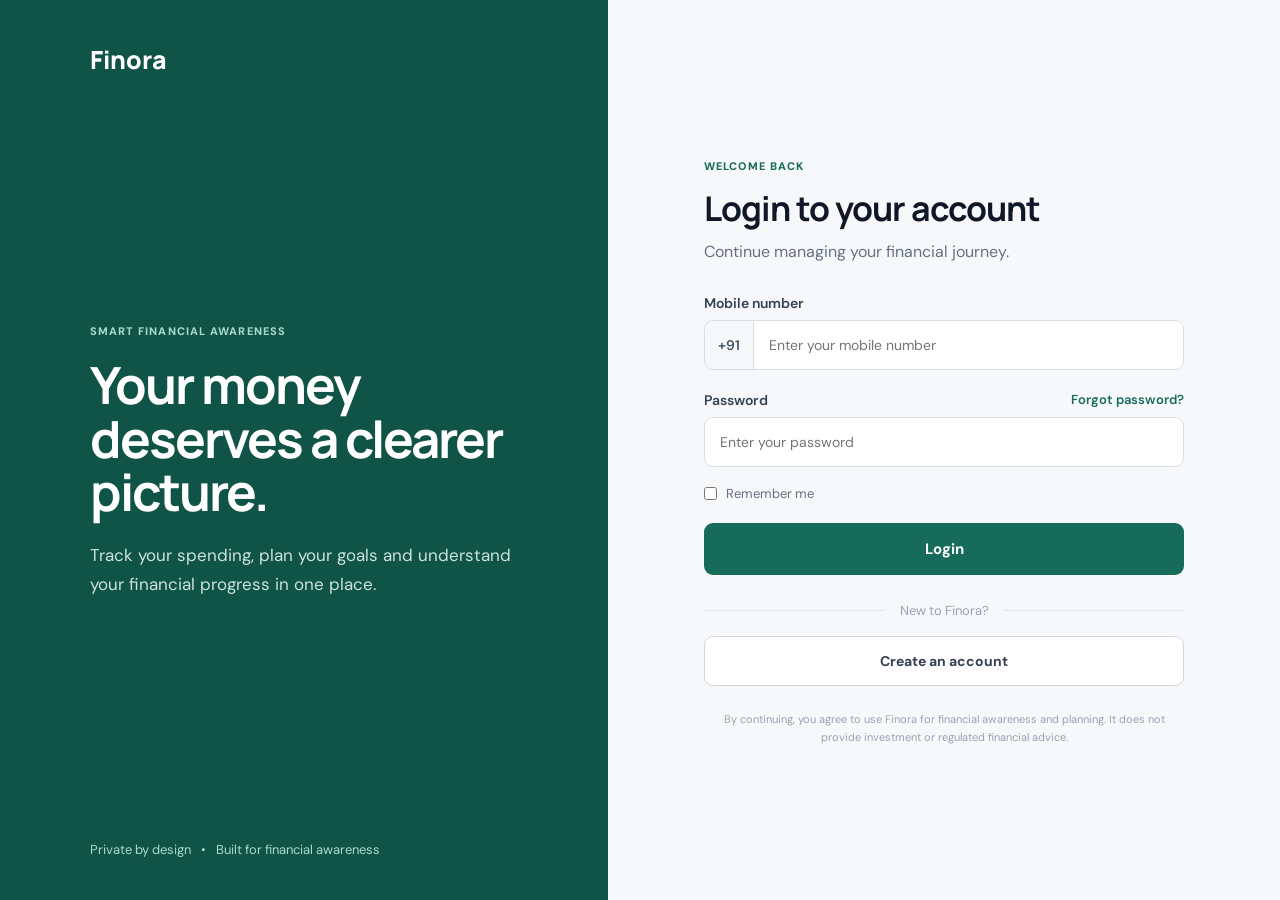
==== frontend/alerts.html @ a75340b8 "checking" ====
<!DOCTYPE html>
<html lang="en">
<head>
    <meta charset="UTF-8">
    <meta name="viewport" content="width=device-width, initial-scale=1.0">

    <title>Alerts | Finora</title>

    <link rel="stylesheet" href="style.css">
</head>

<body>

    <aside class="sidebar">

        <div class="sidebar-brand">
            <div class="brand-icon">F</div>

            <div>
                <h2>Finora</h2>
                <span>Financial Planning</span>
            </div>
        </div>


        <nav class="sidebar-nav">

            <a href="dashboard.html">
                Overview
            </a>

            <a href="expenses.html">
                Expenses
            </a>

            <a href="goals.html">
                Goals
            </a>

            <a href="alerts.html" class="active">
                <span>Alerts</span>
                <span class="nav-alert-count" id="nav-alert-count"></span>
            </a>


            <div class="nav-section-title">
                COMING SOON
            </div>

            <a href="#" class="disabled-nav">
                Budget
            </a>

            <a href="#" class="disabled-nav">
                Insights
            </a>

        </nav>


        <div class="sidebar-profile">

            <div class="profile-avatar" id="profile-avatar">
                S
            </div>

            <div class="profile-info">
                <strong id="profile-name"></strong>
                <span>Personal Account</span>
            </div>

            <button id="logout-button">
                Logout
            </button>

        </div>

    </aside>



    <main class="main-content">

        <header class="dashboard-header">

            <div>

                <span class="dashboard-eyebrow">
                    FINORA MONITORING
                </span>

                <h1>Your financial alerts</h1>

                <p>
                    Stay informed about your spending, savings goals
                    and financial progress.
                </p>

            </div>


            <div class="dashboard-header-right">

                <div class="dashboard-date">
                    <span>Today</span>
                    <strong id="today-date"></strong>
                </div>

            </div>

        </header>



        <section class="alerts-overview">

            <div class="alert-count-card">

                <div class="alert-count-icon">
                    !
                </div>

                <div>

                    <span>Active alerts</span>

                    <strong id="alert-count">
                        0
                    </strong>

                </div>

            </div>


            <div class="alerts-intro-card">

                <div class="alerts-intro-icon">
                    i
                </div>

                <div>

                    <h3>
                        Stay ahead of your finances
                    </h3>

                    <p>
                        Finora continuously monitors your recorded
                        spending and savings progress to highlight
                        areas that may need attention.
                    </p>

                </div>

            </div>

        </section>



        <section class="alerts-main-section">

            <div class="section-header">

                <div>

                    <span class="section-eyebrow">
                        MONITORING
                    </span>

                    <h2>
                        Recent alerts
                    </h2>

                </div>


                <button
                    id="refresh-alerts"
                    class="secondary-button"
                >
                    Refresh
                </button>

            </div>



            <div
                id="alerts-container"
                class="alerts-list"
            >

                <div class="alerts-loading">
                    Checking your financial activity...
                </div>

            </div>

        </section>



        <section class="financial-awareness-card">

            <div class="awareness-icon">
                i
            </div>

            <div>

                <h3>
                    Financial awareness, not financial advice
                </h3>

                <p>
                    These alerts are based on the financial information
                    you provide to Finora. They are designed to improve
                    financial awareness and planning, not replace
                    professional financial advice.
                </p>

            </div>

        </section>



        <footer class="dashboard-footer">

            <span>
                Finora Personal Financial Planning Assistant
            </span>

            <span>
                v0.8
            </span>

        </footer>

    </main>


    <script src="js/alerts.js"></script>

</body>
</html>
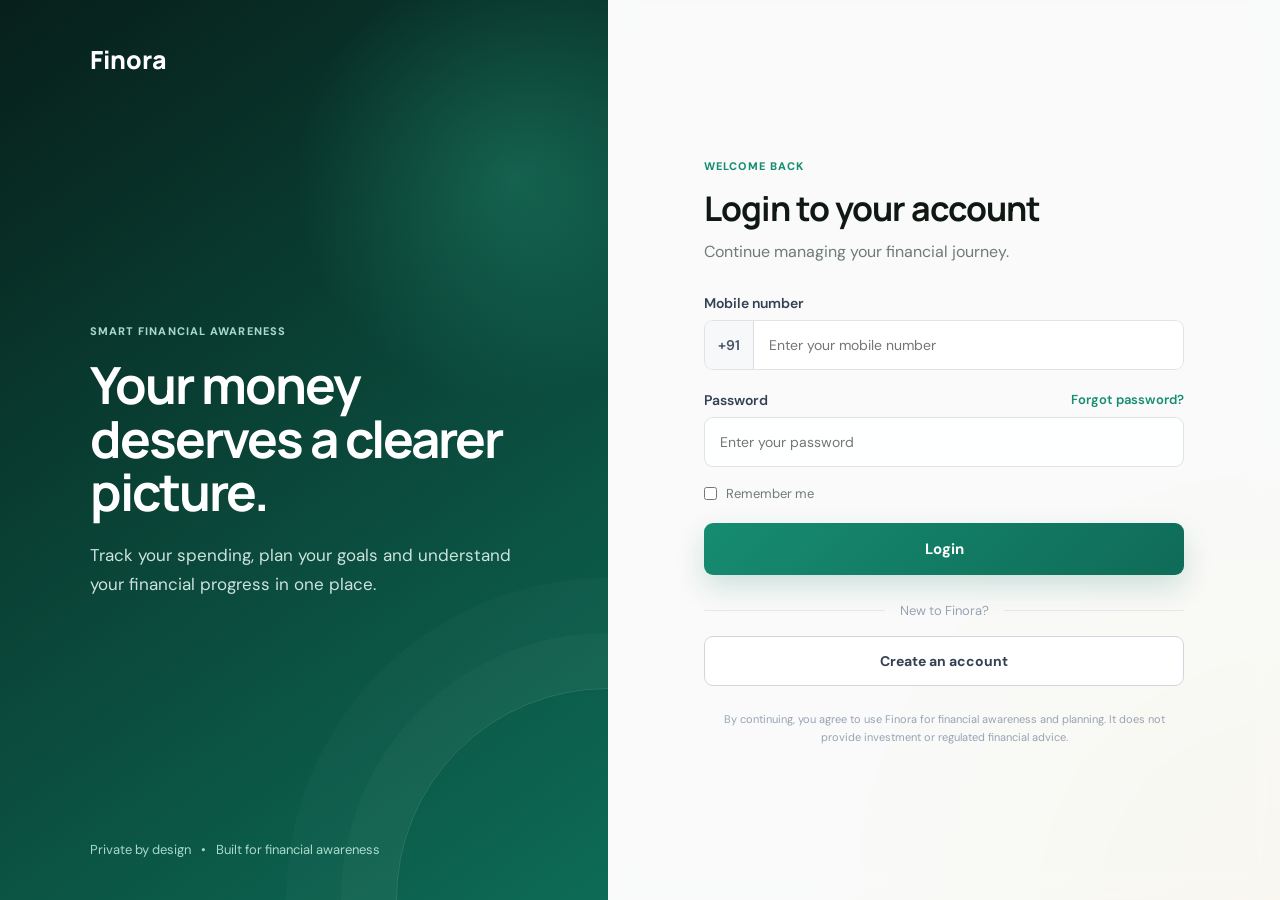
==== commit 05a06fee: "Connect sidebar Budget navigation" ====
--- a/frontend/alerts.html
+++ b/frontend/alerts.html
@@ -3,73 +3,75 @@
 <head>
     <meta charset="UTF-8">
     <meta name="viewport" content="width=device-width, initial-scale=1.0">
-
-    <title>Alerts | Finora</title>
-
-    <link rel="stylesheet" href="style.css">
+    <title>Alerts - Finora</title>
+    <link rel="stylesheet" href="css/style.css">
 </head>
 
-<body>
-
-    <aside class="sidebar">
-
-        <div class="sidebar-brand">
-            <div class="brand-icon">F</div>
-
-            <div>
-                <h2>Finora</h2>
-                <span>Financial Planning</span>
-            </div>
+<body class="dashboard-page">
+
+    <aside class="finora-sidebar">
+
+        <div class="sidebar-top">
+
+            <a href="dashboard.html" class="finora-brand">
+                <span class="brand-mark">F</span>
+                <span>Finora</span>
+            </a>
+
+            <div class="sidebar-section-title">
+                WORKSPACE
+            </div>
+
+            <nav class="finora-nav">
+
+                <a href="dashboard.html" class="finora-nav-link">
+                    <span class="nav-icon">⌂</span>
+                    <span>Overview</span>
+                </a>
+
+                <a href="expenses.html" class="finora-nav-link">
+                    <span class="nav-icon">↗</span>
+                    <span>Expenses</span>
+                </a>
+
+                <a href="goals.html" class="finora-nav-link">
+                    <span class="nav-icon">◎</span>
+                    <span>Goals</span>
+                </a>
+
+                <a href="alerts.html" class="finora-nav-link active">
+                    <span class="nav-icon">!</span>
+                    <span>Alerts</span>
+                    <span class="nav-alert-count" id="nav-alert-count"></span>
+                </a>
+
+                <a href="budget.html" class="finora-nav-link">
+                    <span class="nav-icon">▤</span>
+                    <span>Budget</span>
+                </a>
+
+                <a href="insights.html" class="finora-nav-link">
+                    <span class="nav-icon">◌</span>
+                    <span>Insights</span>
+                </a>
+
+            </nav>
+
         </div>
 
-
-        <nav class="sidebar-nav">
-
-            <a href="dashboard.html">
-                Overview
-            </a>
-
-            <a href="expenses.html">
-                Expenses
-            </a>
-
-            <a href="goals.html">
-                Goals
-            </a>
-
-            <a href="alerts.html" class="active">
-                <span>Alerts</span>
-                <span class="nav-alert-count" id="nav-alert-count"></span>
-            </a>
-
-
-            <div class="nav-section-title">
-                COMING SOON
-            </div>
-
-            <a href="#" class="disabled-nav">
-                Budget
-            </a>
-
-            <a href="#" class="disabled-nav">
-                Insights
-            </a>
-
-        </nav>
-
-
-        <div class="sidebar-profile">
-
-            <div class="profile-avatar" id="profile-avatar">
-                S
-            </div>
-
-            <div class="profile-info">
-                <strong id="profile-name"></strong>
-                <span>Personal Account</span>
-            </div>
-
-            <button id="logout-button">
+        <div class="sidebar-bottom">
+
+            <div class="sidebar-note">
+                <span class="sidebar-note-dot"></span>
+
+                <div>
+                    <strong>Financial awareness</strong>
+                    <p>Plan smarter. Spend clearer.</p>
+                </div>
+            </div>
+
+            <button id="logout-button" class="finora-logout">
+                <span>↪</span>
                 Logout
             </button>
 
@@ -78,32 +80,40 @@
     </aside>
 
 
-
-    <main class="main-content">
-
-        <header class="dashboard-header">
-
-            <div>
-
-                <span class="dashboard-eyebrow">
-                    FINORA MONITORING
-                </span>
+    <main class="finora-main">
+
+        <header class="finora-header">
+
+            <div class="header-left">
+
+                <p class="header-eyebrow">
+                    FINANCIAL MONITORING
+                </p>
 
                 <h1>Your financial alerts</h1>
 
-                <p>
-                    Stay informed about your spending, savings goals
-                    and financial progress.
+                <p class="header-description">
+                    Important changes in your spending and savings progress.
                 </p>
 
             </div>
 
-
-            <div class="dashboard-header-right">
-
-                <div class="dashboard-date">
-                    <span>Today</span>
-                    <strong id="today-date"></strong>
+            <div class="header-right">
+
+                <div class="today-badge">
+                    <span class="today-dot"></span>
+                    <span id="today-date">Today</span>
+                </div>
+
+                <div class="profile-chip">
+                    <div class="profile-avatar" id="profile-avatar">
+                        U
+                    </div>
+
+                    <div>
+                        <strong id="profile-name">User</strong>
+                        <span>Personal account</span>
+                    </div>
                 </div>
 
             </div>
@@ -111,46 +121,33 @@
         </header>
 
 
-
-        <section class="alerts-overview">
-
-            <div class="alert-count-card">
-
-                <div class="alert-count-icon">
+        <section class="alerts-summary-grid">
+
+            <div class="alert-total-card">
+
+                <div class="alert-total-icon">
                     !
                 </div>
 
                 <div>
-
-                    <span>Active alerts</span>
-
-                    <strong id="alert-count">
-                        0
-                    </strong>
-
-                </div>
-
-            </div>
-
-
-            <div class="alerts-intro-card">
-
-                <div class="alerts-intro-icon">
-                    i
-                </div>
-
-                <div>
-
-                    <h3>
-                        Stay ahead of your finances
-                    </h3>
-
+                    <span>ACTIVE ALERTS</span>
+                    <strong id="alert-count">0</strong>
+                </div>
+
+            </div>
+
+
+            <div class="alert-monitor-card">
+
+                <div class="alert-monitor-icon">✦</div>
+
+                <div>
+                    <p class="panel-label">FINORA MONITORING</p>
+                    <h2>Stay ahead of your financial plan</h2>
                     <p>
-                        Finora continuously monitors your recorded
-                        spending and savings progress to highlight
-                        areas that may need attention.
+                        Finora checks your recorded spending and savings
+                        progress to highlight areas that may need attention.
                     </p>
-
                 </div>
 
             </div>
@@ -158,39 +155,26 @@
         </section>
 
 
-
-        <section class="alerts-main-section">
-
-            <div class="section-header">
-
-                <div>
-
-                    <span class="section-eyebrow">
-                        MONITORING
-                    </span>
-
-                    <h2>
-                        Recent alerts
-                    </h2>
-
-                </div>
-
-
-                <button
-                    id="refresh-alerts"
-                    class="secondary-button"
-                >
+        <section class="dashboard-panel alerts-panel">
+
+            <div class="panel-top alerts-panel-heading">
+
+                <div>
+                    <p class="panel-label">RECENT ACTIVITY</p>
+                    <h2>Alerts & notifications</h2>
+                    <p class="panel-description">
+                        Review the latest signals from your financial plan.
+                    </p>
+                </div>
+
+                <button id="refresh-alerts" class="alerts-refresh-button">
                     Refresh
                 </button>
 
             </div>
 
 
-
-            <div
-                id="alerts-container"
-                class="alerts-list"
-            >
+            <div id="alerts-container" class="alerts-list">
 
                 <div class="alerts-loading">
                     Checking your financial activity...
@@ -201,46 +185,32 @@
         </section>
 
 
-
-        <section class="financial-awareness-card">
-
-            <div class="awareness-icon">
-                i
-            </div>
+        <section class="dashboard-panel alert-awareness-panel">
+
+            <div class="alert-awareness-icon">i</div>
 
             <div>
-
-                <h3>
-                    Financial awareness, not financial advice
-                </h3>
-
+                <p class="panel-label">AWARENESS FIRST</p>
+                <h2>Financial awareness, not financial advice</h2>
                 <p>
-                    These alerts are based on the financial information
-                    you provide to Finora. They are designed to improve
-                    financial awareness and planning, not replace
-                    professional financial advice.
+                    These alerts are based on the financial information you
+                    provide to Finora. They are intended to support awareness
+                    and planning, not replace professional financial advice.
                 </p>
-
             </div>
 
         </section>
 
 
-
-        <footer class="dashboard-footer">
-
-            <span>
-                Finora Personal Financial Planning Assistant
-            </span>
-
-            <span>
-                v0.8
-            </span>
+        <footer class="finora-footer">
+
+            <span>© 2026 Finora</span>
+
+            <span>Financial awareness, not investment advice</span>
 
         </footer>
 
     </main>
-
 
     <script src="js/alerts.js"></script>
 
--- a/frontend/css/style.css
+++ b/frontend/css/style.css
@@ -0,0 +1,5843 @@
+@import url('https://fonts.googleapis.com/css2?family=DM+Sans:wght@400;500;600;700&family=Manrope:wght@500;600;700;800&display=swap');
+
+:root {
+    --background: #f7f8fa;
+    --surface: #ffffff;
+    --text: #101828;
+    --muted: #667085;
+    --border: #e7e9ee;
+    --primary: #176b5b;
+    --primary-dark: #105447;
+    --soft-green: #e8f4f0;
+    --success: #16845c;
+}
+
+* {
+    margin: 0;
+    padding: 0;
+    box-sizing: border-box;
+}
+
+html {
+    scroll-behavior: smooth;
+}
+
+body {
+    background: var(--background);
+    color: var(--text);
+    font-family: "DM Sans", sans-serif;
+}
+
+a {
+    text-decoration: none;
+    color: inherit;
+}
+
+button,
+input {
+    font-family: inherit;
+}
+
+.container {
+    width: min(1160px, calc(100% - 48px));
+    margin: 0 auto;
+}
+
+
+/* =========================
+   NAVBAR
+========================= */
+
+.navbar {
+    width: 100%;
+    background: rgba(247, 248, 250, 0.92);
+    border-bottom: 1px solid rgba(231, 233, 238, 0.8);
+    position: sticky;
+    top: 0;
+    z-index: 100;
+    backdrop-filter: blur(14px);
+}
+
+.nav-content {
+    height: 76px;
+    display: flex;
+    align-items: center;
+    justify-content: space-between;
+}
+
+.logo {
+    font-family: "Manrope", sans-serif;
+    font-size: 25px;
+    font-weight: 800;
+    color: var(--primary);
+    letter-spacing: -1px;
+}
+
+.nav-links {
+    display: flex;
+    align-items: center;
+    gap: 34px;
+}
+
+.nav-links a,
+.login-link {
+    color: #475467;
+    font-size: 14px;
+    font-weight: 600;
+    transition: 0.2s ease;
+}
+
+.nav-links a:hover,
+.login-link:hover {
+    color: var(--primary);
+}
+
+.nav-actions {
+    display: flex;
+    align-items: center;
+    gap: 22px;
+}
+
+
+/* =========================
+   BUTTONS
+========================= */
+
+.primary-btn {
+    display: inline-flex;
+    align-items: center;
+    justify-content: center;
+    min-height: 45px;
+    padding: 0 20px;
+    border-radius: 8px;
+    background: var(--primary);
+    color: white;
+    font-size: 14px;
+    font-weight: 700;
+    transition: 0.2s ease;
+}
+
+.primary-btn:hover {
+    background: var(--primary-dark);
+    transform: translateY(-1px);
+}
+
+.secondary-btn {
+    display: inline-flex;
+    align-items: center;
+    justify-content: center;
+    min-height: 45px;
+    padding: 0 20px;
+    border: 1px solid #d9dde5;
+    border-radius: 8px;
+    background: white;
+    color: #344054;
+    font-size: 14px;
+    font-weight: 700;
+    transition: 0.2s ease;
+}
+
+.secondary-btn:hover {
+    border-color: var(--primary);
+    color: var(--primary);
+}
+
+
+/* =========================
+   HERO
+========================= */
+
+.hero {
+    padding: 92px 0 90px;
+    overflow: hidden;
+}
+
+.hero-grid {
+    display: grid;
+    grid-template-columns: 0.92fr 1.08fr;
+    align-items: center;
+    gap: 70px;
+}
+
+.hero-content {
+    max-width: 570px;
+}
+
+.hero-badge {
+    display: inline-flex;
+    align-items: center;
+    padding: 7px 12px;
+    border-radius: 30px;
+    background: var(--soft-green);
+    color: var(--primary);
+    font-size: 12px;
+    font-weight: 700;
+    letter-spacing: 0.3px;
+}
+
+.hero h1 {
+    margin-top: 22px;
+    font-family: "Manrope", sans-serif;
+    font-size: clamp(48px, 5vw, 68px);
+    line-height: 1.04;
+    letter-spacing: -3px;
+}
+
+.hero h1 span {
+    color: var(--primary);
+}
+
+.hero-content > p {
+    max-width: 530px;
+    margin-top: 25px;
+    color: var(--muted);
+    font-size: 17px;
+    line-height: 1.7;
+}
+
+.hero-actions {
+    display: flex;
+    gap: 12px;
+    margin-top: 31px;
+}
+
+.hero-note {
+    display: flex;
+    align-items: center;
+    gap: 8px;
+    margin-top: 20px;
+    color: #98a2b3;
+    font-size: 12px;
+}
+
+.hero-note span {
+    color: var(--success);
+    font-weight: 700;
+}
+
+
+/* =========================
+   DASHBOARD PREVIEW
+========================= */
+
+.dashboard-preview {
+    padding: 25px;
+    border: 1px solid var(--border);
+    border-radius: 18px;
+    background: white;
+    box-shadow: 0 25px 70px rgba(16, 24, 40, 0.09);
+}
+
+.preview-top {
+    display: flex;
+    align-items: flex-start;
+    justify-content: space-between;
+    margin-bottom: 22px;
+}
+
+.preview-label {
+    display: block;
+    margin-bottom: 5px;
+    color: #98a2b3;
+    font-size: 12px;
+}
+
+.preview-top h3 {
+    font-family: "Manrope", sans-serif;
+    font-size: 21px;
+}
+
+.preview-status {
+    padding: 6px 10px;
+    border-radius: 20px;
+    background: var(--soft-green);
+    color: var(--success);
+    font-size: 11px;
+    font-weight: 700;
+}
+
+.preview-cards {
+    display: grid;
+    grid-template-columns: 1fr 1fr;
+    gap: 12px;
+}
+
+.preview-card {
+    padding: 18px;
+    border: 1px solid var(--border);
+    border-radius: 11px;
+    background: #fafbfc;
+}
+
+.preview-card span {
+    display: block;
+    margin-bottom: 8px;
+    color: var(--muted);
+    font-size: 12px;
+}
+
+.preview-card strong {
+    font-family: "Manrope", sans-serif;
+    font-size: 22px;
+}
+
+.goal-preview {
+    margin-top: 13px;
+    padding: 19px;
+    border: 1px solid var(--border);
+    border-radius: 11px;
+}
+
+.goal-header {
+    display: flex;
+    align-items: center;
+    justify-content: space-between;
+}
+
+.goal-header div span {
+    display: block;
+    margin-bottom: 5px;
+    color: var(--muted);
+    font-size: 12px;
+}
+
+.goal-header strong {
+    font-family: "Manrope", sans-serif;
+    font-size: 19px;
+}
+
+.goal-percentage {
+    color: var(--primary);
+    font-size: 14px;
+    font-weight: 700;
+}
+
+.progress-track {
+    height: 8px;
+    margin-top: 17px;
+    overflow: hidden;
+    border-radius: 20px;
+    background: #e8ecef;
+}
+
+.progress-fill {
+    width: 72%;
+    height: 100%;
+    border-radius: inherit;
+    background: var(--primary);
+}
+
+.goal-footer {
+    display: flex;
+    justify-content: space-between;
+    margin-top: 9px;
+    color: #98a2b3;
+    font-size: 11px;
+}
+
+.spending-preview {
+    margin-top: 13px;
+    padding: 19px;
+    border: 1px solid var(--border);
+    border-radius: 11px;
+}
+
+.spending-header {
+    display: flex;
+    justify-content: space-between;
+    color: var(--muted);
+    font-size: 12px;
+}
+
+.chart-bars {
+    height: 110px;
+    display: flex;
+    align-items: flex-end;
+    gap: 12px;
+    margin-top: 20px;
+}
+
+.chart-bars span {
+    flex: 1;
+    min-width: 8px;
+    border-radius: 5px 5px 2px 2px;
+    background: var(--primary);
+    opacity: 0.82;
+}
+
+
+/* =========================
+   TRUSTED SECTION
+========================= */
+
+.trusted-section {
+    padding: 26px 0;
+    border-top: 1px solid var(--border);
+    border-bottom: 1px solid var(--border);
+    background: white;
+}
+
+.trusted-title {
+    margin-bottom: 18px;
+    color: #98a2b3;
+    text-align: center;
+    font-size: 12px;
+}
+
+.trusted-items {
+    display: flex;
+    justify-content: center;
+    flex-wrap: wrap;
+    gap: 12px;
+}
+
+.trusted-items span {
+    padding: 8px 14px;
+    border: 1px solid var(--border);
+    border-radius: 30px;
+    color: #475467;
+    background: #fafbfc;
+    font-size: 12px;
+    font-weight: 600;
+}
+
+
+/* =========================
+   GENERAL SECTIONS
+========================= */
+
+.section {
+    padding: 110px 0;
+}
+
+.section-heading {
+    max-width: 620px;
+}
+
+.section-tag {
+    color: var(--primary);
+    font-size: 11px;
+    font-weight: 800;
+    letter-spacing: 1.1px;
+}
+
+.section-heading h2 {
+    margin-top: 13px;
+    font-family: "Manrope", sans-serif;
+    font-size: clamp(35px, 4vw, 48px);
+    line-height: 1.1;
+    letter-spacing: -1.8px;
+}
+
+.section-heading p {
+    margin-top: 18px;
+    color: var(--muted);
+    font-size: 16px;
+    line-height: 1.7;
+}
+
+
+/* =========================
+   FEATURES
+========================= */
+
+.features-grid {
+    display: grid;
+    grid-template-columns: repeat(4, 1fr);
+    gap: 15px;
+    margin-top: 55px;
+}
+
+.feature-card {
+    min-height: 260px;
+    padding: 27px;
+    border: 1px solid var(--border);
+    border-radius: 13px;
+    background: white;
+    transition: 0.25s ease;
+}
+
+.feature-card:hover {
+    transform: translateY(-4px);
+    box-shadow: 0 15px 35px rgba(16, 24, 40, 0.07);
+}
+
+.feature-number {
+    color: #98a2b3;
+    font-size: 12px;
+    font-weight: 700;
+}
+
+.feature-card h3 {
+    margin-top: 55px;
+    font-family: "Manrope", sans-serif;
+    font-size: 20px;
+}
+
+.feature-card p {
+    margin-top: 11px;
+    color: var(--muted);
+    font-size: 14px;
+    line-height: 1.65;
+}
+
+
+/* =========================
+   HOW IT WORKS
+========================= */
+
+.how-section {
+    background: white;
+}
+
+.steps-grid {
+    display: grid;
+    grid-template-columns: repeat(4, 1fr);
+    gap: 15px;
+    margin-top: 55px;
+}
+
+.step {
+    padding: 28px 25px;
+    border-top: 2px solid var(--primary);
+}
+
+.step > span {
+    color: var(--primary);
+    font-family: "Manrope", sans-serif;
+    font-size: 13px;
+    font-weight: 800;
+}
+
+.step h3 {
+    margin-top: 24px;
+    font-family: "Manrope", sans-serif;
+    font-size: 18px;
+}
+
+.step p {
+    margin-top: 10px;
+    color: var(--muted);
+    font-size: 14px;
+    line-height: 1.65;
+}
+
+
+/* =========================
+   CTA
+========================= */
+
+.cta-section {
+    padding: 80px 0;
+}
+
+.cta-box {
+    display: flex;
+    align-items: center;
+    justify-content: space-between;
+    gap: 40px;
+    padding: 55px;
+    border-radius: 18px;
+    background: var(--primary-dark);
+    color: white;
+}
+
+.cta-box .section-tag {
+    color: #a9d9cc;
+}
+
+.cta-box h2 {
+    margin-top: 13px;
+    font-family: "Manrope", sans-serif;
+    font-size: 42px;
+    line-height: 1.08;
+    letter-spacing: -1.5px;
+}
+
+.cta-box p {
+    margin-top: 15px;
+    color: #cce3dd;
+    line-height: 1.6;
+}
+
+.cta-box .primary-btn {
+    flex-shrink: 0;
+    background: white;
+    color: var(--primary-dark);
+}
+
+.cta-box .primary-btn:hover {
+    background: #f1f5f4;
+}
+
+
+/* =========================
+   FOOTER
+========================= */
+
+.footer {
+    padding: 35px 0;
+    border-top: 1px solid var(--border);
+    background: white;
+}
+
+.footer-content {
+    display: flex;
+    align-items: center;
+    justify-content: space-between;
+    gap: 30px;
+}
+
+.footer p {
+    margin-top: 7px;
+    color: #98a2b3;
+    font-size: 12px;
+}
+
+.footer-right {
+    display: flex;
+    gap: 25px;
+    color: #98a2b3;
+    font-size: 11px;
+}
+
+
+/* =========================
+   AUTHENTICATION PAGES
+========================= */
+
+.auth-page {
+    min-height: 100vh;
+    background: var(--background);
+}
+
+.auth-container {
+    min-height: 100vh;
+    display: grid;
+    grid-template-columns: 0.95fr 1.05fr;
+}
+
+.auth-brand {
+    padding: 42px 7vw;
+    display: flex;
+    flex-direction: column;
+    justify-content: space-between;
+    background: var(--primary-dark);
+    color: white;
+}
+
+.auth-logo {
+    color: white;
+    font-family: "Manrope", sans-serif;
+    font-size: 25px;
+    font-weight: 800;
+}
+
+.auth-brand-content {
+    max-width: 500px;
+}
+
+.auth-brand-content .section-tag {
+    color: #a9d9cc;
+}
+
+.auth-brand-content h1 {
+    margin: 18px 0 22px;
+    font-family: "Manrope", sans-serif;
+    font-size: clamp(42px, 4vw, 64px);
+    line-height: 1.05;
+    letter-spacing: -2px;
+}
+
+.auth-brand-content p {
+    max-width: 460px;
+    color: #cce3dd;
+    font-size: 17px;
+    line-height: 1.7;
+}
+
+.auth-brand-footer {
+    display: flex;
+    gap: 10px;
+    color: #a9d9cc;
+    font-size: 13px;
+}
+
+.auth-form-section {
+    display: flex;
+    align-items: center;
+    justify-content: center;
+    padding: 60px 7vw;
+}
+
+.auth-form-wrapper {
+    width: 100%;
+    max-width: 480px;
+}
+
+.mobile-auth-logo {
+    display: none;
+}
+
+.auth-heading {
+    margin-bottom: 32px;
+}
+
+.auth-heading h2 {
+    margin: 10px 0;
+    font-family: "Manrope", sans-serif;
+    font-size: 34px;
+    color: var(--text);
+    letter-spacing: -1px;
+}
+
+.auth-heading p {
+    color: var(--muted);
+}
+
+.auth-form {
+    display: flex;
+    flex-direction: column;
+    gap: 21px;
+}
+
+.form-group {
+    display: flex;
+    flex-direction: column;
+    gap: 8px;
+}
+
+.form-group label,
+.label-row label {
+    color: #344054;
+    font-size: 14px;
+    font-weight: 600;
+}
+
+.form-group input {
+    width: 100%;
+    height: 50px;
+    padding: 0 15px;
+    border: 1px solid #d9dde5;
+    border-radius: 9px;
+    outline: none;
+    background: white;
+    color: var(--text);
+    font-size: 14px;
+    transition: 0.2s ease;
+}
+
+.form-group input:focus {
+    border-color: var(--primary);
+    box-shadow: 0 0 0 3px rgba(23, 107, 91, 0.1);
+}
+
+.input-with-prefix {
+    display: flex;
+    height: 50px;
+    overflow: hidden;
+    border: 1px solid #d9dde5;
+    border-radius: 9px;
+    background: white;
+    transition: 0.2s ease;
+}
+
+.input-with-prefix:focus-within {
+    border-color: var(--primary);
+    box-shadow: 0 0 0 3px rgba(23, 107, 91, 0.1);
+}
+
+.input-with-prefix span {
+    display: flex;
+    align-items: center;
+    padding: 0 13px;
+    border-right: 1px solid #d9dde5;
+    background: #f7f8fa;
+    color: #475467;
+    font-size: 14px;
+    font-weight: 600;
+}
+
+.input-with-prefix input {
+    height: 100%;
+    border: none;
+    border-radius: 0;
+    box-shadow: none;
+}
+
+.input-with-prefix input:focus {
+    box-shadow: none;
+}
+
+.label-row {
+    display: flex;
+    justify-content: space-between;
+    align-items: center;
+}
+
+.label-row a {
+    color: var(--primary);
+    font-size: 13px;
+    font-weight: 600;
+}
+
+.remember-row {
+    margin-top: -3px;
+}
+
+.checkbox-label {
+    display: flex;
+    align-items: center;
+    gap: 9px;
+    color: var(--muted);
+    font-size: 13px;
+    cursor: pointer;
+}
+
+.checkbox-label input {
+    accent-color: var(--primary);
+}
+
+.auth-submit {
+    width: 100%;
+    height: 52px;
+    border: none;
+    border-radius: 9px;
+    background: var(--primary);
+    color: white;
+    font-size: 15px;
+    font-weight: 700;
+    cursor: pointer;
+    transition: 0.2s ease;
+}
+
+.auth-submit:hover {
+    background: var(--primary-dark);
+    transform: translateY(-1px);
+}
+
+.auth-divider {
+    display: flex;
+    align-items: center;
+    gap: 15px;
+    margin: 27px 0 17px;
+    color: #98a2b3;
+    font-size: 13px;
+}
+
+.auth-divider::before,
+.auth-divider::after {
+    content: "";
+    height: 1px;
+    flex: 1;
+    background: #e4e7ec;
+}
+
+.secondary-auth-btn {
+    width: 100%;
+    height: 50px;
+    display: flex;
+    align-items: center;
+    justify-content: center;
+    border: 1px solid #d0d5dd;
+    border-radius: 9px;
+    background: white;
+    color: #344054;
+    font-size: 14px;
+    font-weight: 700;
+    transition: 0.2s ease;
+}
+
+.secondary-auth-btn:hover {
+    border-color: var(--primary);
+    color: var(--primary);
+}
+
+.auth-disclaimer {
+    margin-top: 25px;
+    color: #98a2b3;
+    font-size: 11px;
+    line-height: 1.6;
+    text-align: center;
+}
+
+.form-row {
+    display: grid;
+    grid-template-columns: 1fr 1fr;
+    gap: 15px;
+}
+
+
+/* =========================
+   RESPONSIVE
+========================= */
+
+@media (max-width: 1000px) {
+
+    .hero-grid {
+        grid-template-columns: 1fr;
+    }
+
+    .hero-content {
+        max-width: 700px;
+    }
+
+    .dashboard-preview {
+        max-width: 700px;
+    }
+
+    .features-grid,
+    .steps-grid {
+        grid-template-columns: repeat(2, 1fr);
+    }
+}
+
+
+@media (max-width: 900px) {
+
+    .nav-links {
+        display: none;
+    }
+
+    .auth-container {
+        grid-template-columns: 1fr;
+    }
+
+    .auth-brand {
+        display: none;
+    }
+
+    .auth-form-section {
+        min-height: 100vh;
+        padding: 40px 24px;
+    }
+
+    .mobile-auth-logo {
+        display: block;
+        margin-bottom: 55px;
+        color: var(--primary);
+        font-family: "Manrope", sans-serif;
+        font-size: 25px;
+        font-weight: 800;
+    }
+
+    .cta-box {
+        flex-direction: column;
+        align-items: flex-start;
+    }
+}
+
+
+@media (max-width: 600px) {
+
+    .container {
+        width: min(100% - 32px, 1160px);
+    }
+
+    .nav-content {
+        height: 68px;
+    }
+
+    .nav-actions {
+        gap: 12px;
+    }
+
+    .login-link {
+        display: none;
+    }
+
+    .hero {
+        padding: 65px 0;
+    }
+
+    .hero h1 {
+        font-size: 45px;
+        letter-spacing: -2px;
+    }
+
+    .hero-actions {
+        flex-direction: column;
+    }
+
+    .hero-actions a {
+        width: 100%;
+    }
+
+    .dashboard-preview {
+        padding: 17px;
+    }
+
+    .preview-cards {
+        grid-template-columns: 1fr;
+    }
+
+    .features-grid,
+    .steps-grid {
+        grid-template-columns: 1fr;
+    }
+
+    .section {
+        padding: 75px 0;
+    }
+
+    .cta-section {
+        padding: 50px 0;
+    }
+
+    .cta-box {
+        padding: 35px 25px;
+    }
+
+    .cta-box h2 {
+        font-size: 34px;
+    }
+
+    .footer-content {
+        flex-direction: column;
+        align-items: flex-start;
+    }
+
+    .footer-right {
+        flex-direction: column;
+        gap: 7px;
+    }
+
+    .auth-form-section {
+        padding: 30px 20px;
+    }
+
+    .auth-heading h2 {
+        font-size: 29px;
+    }
+
+    .form-row {
+        grid-template-columns: 1fr;
+    }
+}
+
+
+/* =========================
+   FINANCIAL ONBOARDING
+========================= */
+
+.onboarding-page {
+    min-height: 100vh;
+    background:
+        radial-gradient(circle at 10% 15%, rgba(232, 244, 240, 0.9), transparent 30%),
+        radial-gradient(circle at 90% 85%, rgba(232, 244, 240, 0.8), transparent 30%),
+        var(--background);
+}
+
+.onboarding-page .auth-container {
+    min-height: 100vh;
+    display: flex;
+    align-items: center;
+    justify-content: center;
+    padding: 40px 24px;
+}
+
+.onboarding-page .auth-box {
+    width: 100%;
+    max-width: 570px;
+    padding: 42px;
+    background: var(--surface);
+    border: 1px solid var(--border);
+    border-radius: 18px;
+    box-shadow: 0 25px 70px rgba(16, 24, 40, 0.09);
+}
+
+.onboarding-page .brand {
+    color: var(--primary);
+    font-family: "Manrope", sans-serif;
+    font-size: 25px;
+    font-weight: 800;
+    letter-spacing: -1px;
+    margin-bottom: 34px;
+}
+
+.onboarding-page .auth-box h1 {
+    color: var(--text);
+    font-family: "Manrope", sans-serif;
+    font-size: 32px;
+    line-height: 1.1;
+    letter-spacing: -1.2px;
+}
+
+.onboarding-page .auth-subtitle {
+    margin-top: 12px;
+    margin-bottom: 30px;
+    color: var(--muted);
+    font-size: 14px;
+    line-height: 1.6;
+}
+
+.onboarding-page .auth-form {
+    display: flex;
+    flex-direction: column;
+    gap: 19px;
+}
+
+.onboarding-page .input-group {
+    display: flex;
+    flex-direction: column;
+    gap: 8px;
+}
+
+.onboarding-page .input-group label {
+    color: #344054;
+    font-size: 13px;
+    font-weight: 600;
+}
+
+.onboarding-page .input-group input,
+.onboarding-page .input-group select {
+    width: 100%;
+    height: 50px;
+    padding: 0 15px;
+    border: 1px solid #d9dde5;
+    border-radius: 9px;
+    outline: none;
+    background: white;
+    color: var(--text);
+    font-size: 14px;
+    transition: 0.2s ease;
+}
+
+.onboarding-page .input-group input:focus,
+.onboarding-page .input-group select:focus {
+    border-color: var(--primary);
+    box-shadow: 0 0 0 3px rgba(23, 107, 91, 0.1);
+}
+
+.onboarding-page .input-group input::placeholder {
+    color: #98a2b3;
+}
+
+.onboarding-page .auth-button {
+    width: 100%;
+    height: 52px;
+    margin-top: 6px;
+    border: none;
+    border-radius: 9px;
+    background: var(--primary);
+    color: white;
+    font-size: 15px;
+    font-weight: 700;
+    cursor: pointer;
+    transition: 0.2s ease;
+}
+
+.onboarding-page .auth-button:hover {
+    background: var(--primary-dark);
+    transform: translateY(-1px);
+}
+
+@media (max-width: 600px) {
+    .onboarding-page .auth-container {
+        padding: 20px 16px;
+    }
+
+    .onboarding-page .auth-box {
+        padding: 30px 22px;
+    }
+
+    .onboarding-page .auth-box h1 {
+        font-size: 28px;
+    }
+}
+
+
+/* DASHBOARD */
+
+.dashboard-page {
+    min-height: 100vh;
+    background: #f5f7f4;
+}
+
+.dashboard-layout {
+    min-height: 100vh;
+    display: flex;
+}
+
+.sidebar {
+    width: 245px;
+    min-height: 100vh;
+    background: #17211b;
+    color: white;
+    padding: 28px 18px;
+    display: flex;
+    flex-direction: column;
+    position: fixed;
+    left: 0;
+    top: 0;
+}
+
+.sidebar-brand a {
+    color: white;
+    text-decoration: none;
+    font-size: 27px;
+    font-weight: 800;
+    padding: 0 14px;
+}
+
+.sidebar-nav {
+    margin-top: 55px;
+    display: flex;
+    flex-direction: column;
+    gap: 8px;
+}
+
+.sidebar-link {
+    color: #aeb8b1;
+    text-decoration: none;
+    padding: 13px 14px;
+    border-radius: 10px;
+    display: flex;
+    align-items: center;
+    gap: 12px;
+    font-size: 14px;
+    font-weight: 600;
+}
+
+.sidebar-link span {
+    width: 20px;
+    text-align: center;
+    font-size: 17px;
+}
+
+.sidebar-link.active {
+    background: #eef2df;
+    color: #17211b;
+}
+
+.sidebar-link:hover:not(.active) {
+    background: #243029;
+    color: white;
+}
+
+.coming-link small {
+    margin-left: auto;
+    font-size: 9px;
+    text-transform: uppercase;
+    color: #78857c;
+}
+
+.sidebar-bottom {
+    margin-top: auto;
+}
+
+.sidebar-note {
+    background: #202c24;
+    border-radius: 12px;
+    padding: 13px;
+    display: flex;
+    gap: 10px;
+    margin-bottom: 18px;
+}
+
+.sidebar-note > span {
+    color: #c7d69e;
+}
+
+.sidebar-note strong {
+    font-size: 11px;
+}
+
+.sidebar-note p {
+    color: #8d9991;
+    margin: 4px 0 0;
+    font-size: 10px;
+}
+
+.logout-button {
+    width: 100%;
+    border: 1px solid #344239;
+    background: transparent;
+    color: #aeb8b1;
+    padding: 11px;
+    border-radius: 9px;
+    cursor: pointer;
+    font-weight: 600;
+}
+
+.logout-button:hover {
+    color: white;
+    background: #243029;
+}
+
+.dashboard-main {
+    width: calc(100% - 245px);
+    margin-left: 245px;
+    padding: 38px 46px;
+}
+
+.dashboard-header {
+    display: flex;
+    justify-content: space-between;
+    align-items: center;
+    gap: 30px;
+    margin-bottom: 28px;
+}
+
+.dashboard-label,
+.panel-label {
+    color: #78857c;
+    font-size: 10px;
+    font-weight: 700;
+    letter-spacing: .12em;
+}
+
+.dashboard-header h1 {
+    margin: 7px 0 4px;
+    font-size: 32px;
+    letter-spacing: -1px;
+}
+
+.dashboard-header p {
+    color: #69756d;
+    margin: 0;
+    font-size: 14px;
+}
+
+.profile-chip {
+    display: flex;
+    align-items: center;
+    gap: 10px;
+    background: white;
+    border: 1px solid #e2e6e1;
+    padding: 8px 13px 8px 8px;
+    border-radius: 30px;
+}
+
+.profile-avatar {
+    width: 36px;
+    height: 36px;
+    border-radius: 50%;
+    background: #dfe8c5;
+    color: #263226;
+    display: grid;
+    place-items: center;
+    font-weight: 800;
+}
+
+.profile-chip strong,
+.profile-chip span {
+    display: block;
+}
+
+.profile-chip strong {
+    font-size: 12px;
+}
+
+.profile-chip span {
+    color: #89938c;
+    font-size: 10px;
+    margin-top: 2px;
+}
+
+.status-banner {
+    background: #edf2e1;
+    border: 1px solid #dce5c7;
+    border-radius: 14px;
+    padding: 16px 18px;
+    display: flex;
+    align-items: center;
+    gap: 13px;
+    margin-bottom: 22px;
+}
+
+.status-icon {
+    width: 34px;
+    height: 34px;
+    border-radius: 50%;
+    background: #d6e2b5;
+    display: grid;
+    place-items: center;
+    font-weight: 800;
+}
+
+.status-banner strong {
+    font-size: 13px;
+}
+
+.status-banner p {
+    margin: 3px 0 0;
+    color: #69745f;
+    font-size: 11px;
+}
+
+.status-tag {
+    margin-left: auto;
+    font-size: 9px;
+    font-weight: 800;
+    letter-spacing: .08em;
+    color: #68744f;
+}
+
+.summary-grid {
+    display: grid;
+    grid-template-columns: repeat(4, 1fr);
+    gap: 15px;
+    margin-bottom: 20px;
+}
+
+.summary-card {
+    background: white;
+    border: 1px solid #e4e8e3;
+    border-radius: 14px;
+    padding: 20px;
+}
+
+.summary-card span,
+.summary-card small {
+    display: block;
+}
+
+.summary-card span {
+    color: #7b857e;
+    font-size: 11px;
+    font-weight: 600;
+}
+
+.summary-card strong {
+    display: block;
+    font-size: 25px;
+    margin: 9px 0 5px;
+}
+
+.summary-card small {
+    color: #9aa29d;
+    font-size: 10px;
+}
+
+.highlight-card {
+    background: #17211b;
+    color: white;
+    border-color: #17211b;
+}
+
+.highlight-card span,
+.highlight-card small {
+    color: #aeb8b1;
+}
+
+.dashboard-grid {
+    display: grid;
+    grid-template-columns: 1.4fr 1fr;
+    gap: 18px;
+}
+
+.panel {
+    background: white;
+    border: 1px solid #e4e8e3;
+    border-radius: 15px;
+    padding: 22px;
+}
+
+.panel-heading {
+    display: flex;
+    justify-content: space-between;
+    align-items: flex-start;
+}
+
+.panel-heading h2 {
+    font-size: 18px;
+    margin: 5px 0 0;
+}
+
+.panel-badge {
+    font-size: 9px;
+    background: #f0f2ed;
+    padding: 6px 9px;
+    border-radius: 20px;
+    color: #69736c;
+}
+
+.position-content {
+    display: flex;
+    align-items: center;
+    gap: 40px;
+    margin-top: 25px;
+}
+
+.position-circle {
+    width: 145px;
+    height: 145px;
+    border-radius: 50%;
+    background: conic-gradient(
+        #68794e 0deg,
+        #68794e 230deg,
+        #e7eae5 230deg
+    );
+    display: grid;
+    place-items: center;
+    flex-shrink: 0;
+}
+
+.position-circle div {
+    width: 112px;
+    height: 112px;
+    border-radius: 50%;
+    background: white;
+    display: grid;
+    place-content: center;
+    text-align: center;
+}
+
+.position-circle strong,
+.position-circle span {
+    display: block;
+}
+
+.position-circle strong {
+    font-size: 25px;
+}
+
+.position-circle span {
+    color: #8b958e;
+    font-size: 10px;
+}
+
+.position-details {
+    flex: 1;
+}
+
+.detail-row {
+    display: flex;
+    justify-content: space-between;
+    padding: 12px 0;
+    border-bottom: 1px solid #edf0ec;
+    font-size: 12px;
+}
+
+.detail-row:last-child {
+    border-bottom: 0;
+}
+
+.detail-row span {
+    color: #727d75;
+}
+
+.detail-row i {
+    width: 7px;
+    height: 7px;
+    display: inline-block;
+    border-radius: 50%;
+    margin-right: 7px;
+}
+
+.income-dot {
+    background: #718c57;
+}
+
+.expense-dot {
+    background: #b07c67;
+}
+
+.saving-dot {
+    background: #7e8791;
+}
+
+.priority-content {
+    margin-top: 24px;
+}
+
+.priority-icon {
+    width: 42px;
+    height: 42px;
+    border-radius: 10px;
+    background: #edf2df;
+    color: #68794e;
+    display: grid;
+    place-items: center;
+}
+
+.priority-content h3 {
+    font-size: 17px;
+    margin: 15px 0 7px;
+}
+
+.priority-content p {
+    color: #727d75;
+    font-size: 12px;
+    line-height: 1.6;
+}
+
+.future-feature {
+    border-top: 1px solid #edf0ec;
+    margin-top: 20px;
+    padding-top: 16px;
+}
+
+.future-feature span,
+.future-feature strong {
+    display: block;
+}
+
+.future-feature span {
+    font-size: 9px;
+    letter-spacing: .1em;
+    color: #9aa39d;
+    font-weight: 700;
+}
+
+.future-feature strong {
+    font-size: 12px;
+    margin-top: 5px;
+}
+
+.dashboard-section-heading {
+    display: flex;
+    justify-content: space-between;
+    align-items: end;
+    margin: 35px 0 15px;
+}
+
+.dashboard-section-heading h2 {
+    font-size: 21px;
+    margin: 5px 0 0;
+}
+
+.dashboard-section-heading p {
+    color: #89938c;
+    font-size: 11px;
+}
+
+.roadmap-grid {
+    display: grid;
+    grid-template-columns: repeat(4, 1fr);
+    gap: 14px;
+}
+
+.roadmap-card {
+    background: white;
+    border: 1px solid #e4e8e3;
+    border-radius: 14px;
+    padding: 18px;
+}
+
+.active-roadmap {
+    border-color: #cbd6b2;
+}
+
+.roadmap-number {
+    font-size: 21px;
+    font-weight: 800;
+    color: #c6cec5;
+}
+
+.roadmap-status {
+    display: block;
+    color: #87917f;
+    font-size: 8px;
+    font-weight: 800;
+    letter-spacing: .1em;
+    margin-top: 17px;
+}
+
+.roadmap-card h3 {
+    font-size: 13px;
+    margin: 5px 0;
+}
+
+.roadmap-card p {
+    color: #7c867f;
+    font-size: 10px;
+    line-height: 1.5;
+}
+
+.dashboard-footer {
+    display: flex;
+    justify-content: space-between;
+    color: #9aa29d;
+    font-size: 10px;
+    padding: 30px 2px 5px;
+}
+
+@media (max-width: 1000px) {
+    .summary-grid,
+    .roadmap-grid {
+        grid-template-columns: repeat(2, 1fr);
+    }
+
+    .dashboard-grid {
+        grid-template-columns: 1fr;
+    }
+}
+
+@media (max-width: 750px) {
+    .sidebar {
+        width: 70px;
+        padding: 25px 10px;
+    }
+
+    .sidebar-brand a {
+        font-size: 18px;
+        padding: 0;
+    }
+
+    .sidebar-link {
+        justify-content: center;
+        padding: 12px 5px;
+    }
+
+    .sidebar-link small {
+        display: none;
+    }
+
+    .sidebar-note {
+        display: none;
+    }
+
+    .dashboard-main {
+        width: calc(100% - 70px);
+        margin-left: 70px;
+        padding: 25px 18px;
+    }
+
+    .dashboard-header {
+        align-items: flex-start;
+        flex-direction: column;
+    }
+
+    .summary-grid,
+    .roadmap-grid {
+        grid-template-columns: 1fr;
+    }
+}
+
+@media (max-width: 600px) {
+    .auth-container {
+        padding: 15px;
+    }
+
+    .auth-box {
+        padding: 28px 22px;
+    }
+
+    .auth-box h1 {
+        font-size: 27px;
+    }
+}
+
+.expense-layout {
+    display: grid;
+    grid-template-columns: 380px 1fr;
+    gap: 24px;
+    margin-top: 30px;
+}
+
+.expense-form-card,
+.expense-list-card {
+    background: #ffffff;
+    border: 1px solid #e8e8e8;
+    border-radius: 18px;
+    padding: 28px;
+    box-shadow: 0 8px 25px rgba(0, 0, 0, 0.04);
+}
+
+.section-heading {
+    margin-bottom: 24px;
+}
+
+.section-heading h2 {
+    margin: 0 0 6px;
+    font-size: 20px;
+}
+
+.section-heading p {
+    margin: 0;
+    color: #777;
+    font-size: 14px;
+}
+
+.expense-form-card .input-group {
+    margin-bottom: 17px;
+}
+
+.expense-form-card label {
+    display: block;
+    margin-bottom: 7px;
+    font-size: 14px;
+    font-weight: 600;
+}
+
+.expense-form-card input,
+.expense-form-card select {
+    width: 100%;
+    box-sizing: border-box;
+    padding: 12px 13px;
+    border: 1px solid #dddddd;
+    border-radius: 10px;
+    font-size: 14px;
+    background: #ffffff;
+}
+
+.expense-form-card input:focus,
+.expense-form-card select:focus {
+    outline: none;
+    border-color: #eeac31;
+}
+
+#transaction-group {
+    display: none;
+}
+
+.expense-list {
+    display: flex;
+    flex-direction: column;
+    gap: 12px;
+}
+
+.expense-item {
+    display: flex;
+    justify-content: space-between;
+    align-items: center;
+    gap: 20px;
+    padding: 17px;
+    border: 1px solid #eeeeee;
+    border-radius: 13px;
+    background: #fafafa;
+}
+
+.expense-item h3 {
+    margin: 0 0 5px;
+    font-size: 15px;
+}
+
+.expense-item p {
+    margin: 0 0 4px;
+    color: #777;
+    font-size: 13px;
+}
+
+.expense-item span {
+    color: #999;
+    font-size: 12px;
+}
+
+.expense-item strong {
+    font-size: 16px;
+    white-space: nowrap;
+}
+
+.empty-expenses {
+    text-align: center;
+    padding: 45px 20px;
+    color: #888;
+}
+
+@media (max-width: 900px) {
+    .expense-layout {
+        grid-template-columns: 1fr;
+    }
+}
+
+.spending-panel {
+    margin-top: 24px;
+}
+
+.panel-heading {
+    margin-bottom: 24px;
+}
+
+.panel-heading h2 {
+    margin: 5px 0 0;
+    font-size: 21px;
+}
+
+.spending-content {
+    display: grid;
+    grid-template-columns: 360px 1fr;
+    gap: 40px;
+    align-items: center;
+}
+
+.chart-container {
+    height: 300px;
+    position: relative;
+}
+
+.category-summary {
+    display: flex;
+    flex-direction: column;
+    gap: 12px;
+}
+
+.category-row {
+    display: flex;
+    justify-content: space-between;
+    align-items: center;
+    padding: 15px 17px;
+    background: #fafafa;
+    border: 1px solid #eeeeee;
+    border-radius: 12px;
+}
+
+.category-row span {
+    font-size: 14px;
+    font-weight: 500;
+}
+
+.category-row strong {
+    font-size: 15px;
+}
+
+@media (max-width: 900px) {
+    .spending-content {
+        grid-template-columns: 1fr;
+    }
+
+    .chart-container {
+        height: 280px;
+    }
+}
+
+.recent-expenses-panel {
+    margin-top: 24px;
+}
+
+.recent-heading {
+    display: flex;
+    justify-content: space-between;
+    align-items: center;
+}
+
+.dashboard-action {
+    text-decoration: none;
+    font-size: 14px;
+    font-weight: 600;
+    color: #333;
+}
+
+.recent-expense-item {
+    display: flex;
+    justify-content: space-between;
+    align-items: center;
+    padding: 17px 0;
+    border-bottom: 1px solid #eeeeee;
+}
+
+.recent-expense-item:last-child {
+    border-bottom: none;
+}
+
+.recent-expense-item h3 {
+    margin: 0 0 5px;
+    font-size: 15px;
+}
+
+.recent-expense-item p {
+    margin: 0;
+    color: #888;
+    font-size: 13px;
+}
+
+.recent-expense-right {
+    text-align: right;
+}
+
+.recent-expense-right strong {
+    display: block;
+    font-size: 15px;
+}
+
+.recent-expense-right span {
+    display: block;
+    margin-top: 4px;
+    color: #999;
+    font-size: 12px;
+}
+
+/* ================================
+   FINORA PROFESSIONAL DASHBOARD
+================================ */
+
+.dashboard-page {
+    margin: 0;
+    min-height: 100vh;
+    background: #f5f6f8;
+    color: #18191b;
+    font-family: "DM Sans", sans-serif;
+}
+
+.finora-sidebar {
+    position: fixed;
+    top: 0;
+    left: 0;
+    width: 245px;
+    height: 100vh;
+    box-sizing: border-box;
+    padding: 28px 18px;
+    background: #17191c;
+    color: #ffffff;
+    display: flex;
+    flex-direction: column;
+    justify-content: space-between;
+    z-index: 20;
+}
+
+.sidebar-top {
+    width: 100%;
+}
+
+.finora-brand {
+    display: flex;
+    align-items: center;
+    gap: 10px;
+    padding: 4px 10px 38px;
+    color: #ffffff;
+    text-decoration: none;
+    font-size: 21px;
+    font-weight: 800;
+    letter-spacing: -0.5px;
+}
+
+.brand-mark {
+    width: 34px;
+    height: 34px;
+    border-radius: 10px;
+    display: flex;
+    align-items: center;
+    justify-content: center;
+    background: #eeac31;
+    color: #17191c;
+    font-size: 17px;
+    font-weight: 800;
+}
+
+.sidebar-section-title {
+    padding: 0 12px 12px;
+    color: #777b82;
+    font-size: 10px;
+    font-weight: 700;
+    letter-spacing: 1.4px;
+}
+
+.finora-nav {
+    display: flex;
+    flex-direction: column;
+    gap: 5px;
+}
+
+.finora-nav-link {
+    min-height: 45px;
+    box-sizing: border-box;
+    padding: 0 12px;
+    display: flex;
+    align-items: center;
+    gap: 12px;
+    border-radius: 11px;
+    color: #969aa1;
+    text-decoration: none;
+    font-size: 14px;
+    font-weight: 500;
+    transition: 0.2s ease;
+}
+
+.finora-nav-link:hover {
+    background: #22252a;
+    color: #ffffff;
+}
+
+.finora-nav-link.active {
+    background: #eeac31;
+    color: #17191c;
+    font-weight: 700;
+}
+
+.nav-icon {
+    width: 20px;
+    text-align: center;
+    font-size: 17px;
+}
+
+.nav-soon {
+    margin-left: auto;
+    padding: 3px 7px;
+    border-radius: 20px;
+    background: #292c31;
+    color: #858990;
+    font-size: 8px;
+    font-weight: 700;
+    letter-spacing: 0.5px;
+}
+
+.finora-nav-link.active .nav-soon {
+    background: rgba(0, 0, 0, 0.1);
+    color: #333333;
+}
+
+.sidebar-bottom {
+    display: flex;
+    flex-direction: column;
+    gap: 18px;
+}
+
+.sidebar-note {
+    display: flex;
+    align-items: flex-start;
+    gap: 10px;
+    padding: 13px 12px;
+    border: 1px solid #292c31;
+    border-radius: 12px;
+}
+
+.sidebar-note-dot {
+    width: 7px;
+    height: 7px;
+    margin-top: 5px;
+    flex-shrink: 0;
+    border-radius: 50%;
+    background: #eeac31;
+}
+
+.sidebar-note strong {
+    display: block;
+    font-size: 11px;
+    color: #d6d8db;
+}
+
+.sidebar-note p {
+    margin: 4px 0 0;
+    color: #777b82;
+    font-size: 10px;
+    line-height: 1.4;
+}
+
+.finora-logout {
+    width: 100%;
+    border: 0;
+    background: transparent;
+    color: #898d94;
+    display: flex;
+    align-items: center;
+    gap: 11px;
+    padding: 10px 12px;
+    border-radius: 10px;
+    cursor: pointer;
+    font-family: inherit;
+    font-size: 13px;
+    text-align: left;
+}
+
+.finora-logout:hover {
+    background: #22252a;
+    color: #ffffff;
+}
+
+
+/* MAIN */
+
+.finora-main {
+    margin-left: 245px;
+    min-height: 100vh;
+    padding: 36px 42px 25px;
+    box-sizing: border-box;
+}
+
+.finora-header {
+    display: flex;
+    justify-content: space-between;
+    align-items: flex-start;
+    gap: 30px;
+    margin-bottom: 30px;
+}
+
+.header-eyebrow,
+.panel-label {
+    margin: 0;
+    color: #9a9da3;
+    font-size: 10px;
+    font-weight: 800;
+    letter-spacing: 1.5px;
+}
+
+.finora-header h1 {
+    margin: 7px 0 5px;
+    font-size: 30px;
+    line-height: 1.15;
+    letter-spacing: -1px;
+}
+
+.header-description {
+    margin: 0;
+    color: #85888e;
+    font-size: 14px;
+}
+
+.header-right {
+    display: flex;
+    align-items: center;
+    gap: 18px;
+}
+
+.today-badge {
+    display: flex;
+    align-items: center;
+    gap: 7px;
+    padding: 9px 12px;
+    border: 1px solid #e3e4e7;
+    border-radius: 9px;
+    background: #ffffff;
+    color: #686b71;
+    font-size: 12px;
+}
+
+.today-dot {
+    width: 6px;
+    height: 6px;
+    border-radius: 50%;
+    background: #eeac31;
+}
+
+.profile-chip {
+    display: flex;
+    align-items: center;
+    gap: 10px;
+    padding: 6px 12px 6px 6px;
+    border: 1px solid #e3e4e7;
+    border-radius: 12px;
+    background: #ffffff;
+}
+
+.profile-avatar {
+    width: 35px;
+    height: 35px;
+    display: flex;
+    align-items: center;
+    justify-content: center;
+    border-radius: 10px;
+    background: #eeac31;
+    color: #202020;
+    font-size: 13px;
+    font-weight: 800;
+}
+
+.profile-chip strong {
+    display: block;
+    font-size: 12px;
+}
+
+.profile-chip span {
+    display: block;
+    margin-top: 2px;
+    color: #999ca1;
+    font-size: 10px;
+}
+
+
+/* SUMMARY */
+
+.financial-summary {
+    display: grid;
+    grid-template-columns: repeat(4, 1fr);
+    gap: 14px;
+    margin-bottom: 18px;
+}
+
+.money-card {
+    min-height: 142px;
+    box-sizing: border-box;
+    padding: 20px;
+    border: 1px solid #e5e6e8;
+    border-radius: 15px;
+    background: #ffffff;
+    transition: transform 0.2s ease, box-shadow 0.2s ease;
+}
+
+.money-card:hover {
+    transform: translateY(-2px);
+    box-shadow: 0 12px 28px rgba(25, 27, 30, 0.06);
+}
+
+.primary-money-card {
+    border-color: #e5a72e;
+    background: #eeac31;
+}
+
+.money-card-top {
+    display: flex;
+    align-items: center;
+    justify-content: space-between;
+    color: #85888e;
+    font-size: 12px;
+}
+
+.primary-money-card .money-card-top {
+    color: #4a3b1d;
+}
+
+.money-icon {
+    width: 27px;
+    height: 27px;
+    display: flex;
+    align-items: center;
+    justify-content: center;
+    border-radius: 8px;
+    background: #f8edda;
+    color: #6c5729;
+    font-size: 12px;
+    font-weight: 700;
+}
+
+.primary-money-card .money-icon {
+    background: rgba(255, 255, 255, 0.3);
+    color: #332b1b;
+}
+
+.money-card h2 {
+    margin: 19px 0 5px;
+    font-size: 25px;
+    letter-spacing: -0.7px;
+}
+
+.money-card p {
+    margin: 0;
+    color: #a0a2a7;
+    font-size: 11px;
+}
+
+.primary-money-card p {
+    color: #655123;
+}
+
+.savings-icon {
+    color: #39835c;
+}
+
+.spending-icon {
+    color: #a26045;
+}
+
+.muted-icon {
+    color: #777b81;
+}
+
+
+/* PANELS */
+
+.dashboard-grid {
+    display: grid;
+    grid-template-columns: 1.45fr 0.75fr;
+    gap: 18px;
+    margin-bottom: 18px;
+}
+
+.dashboard-panel {
+    box-sizing: border-box;
+    padding: 25px;
+    border: 1px solid #e4e5e7;
+    border-radius: 16px;
+    background: #ffffff;
+}
+
+.panel-top {
+    display: flex;
+    align-items: flex-start;
+    justify-content: space-between;
+    gap: 20px;
+}
+
+.panel-top h2 {
+    margin: 6px 0 0;
+    font-size: 18px;
+    letter-spacing: -0.3px;
+}
+
+.panel-description {
+    margin: 6px 0 0;
+    color: #94979d;
+    font-size: 12px;
+}
+
+.position-status {
+    display: flex;
+    align-items: center;
+    gap: 6px;
+    padding: 6px 9px;
+    border-radius: 20px;
+    background: #f1f8f3;
+    color: #42825d;
+    font-size: 10px;
+    font-weight: 700;
+}
+
+.position-status span {
+    width: 6px;
+    height: 6px;
+    border-radius: 50%;
+    background: #55a56f;
+}
+
+.position-main {
+    margin-top: 28px;
+}
+
+.position-number span {
+    display: block;
+    color: #8d9096;
+    font-size: 12px;
+}
+
+.position-number strong {
+    display: block;
+    margin-top: 5px;
+    font-size: 30px;
+    letter-spacing: -1px;
+}
+
+.position-progress {
+    margin-top: 23px;
+}
+
+.progress-info {
+    display: flex;
+    justify-content: space-between;
+    margin-bottom: 8px;
+    color: #8d9095;
+    font-size: 11px;
+}
+
+.progress-info strong {
+    color: #33363a;
+}
+
+.progress-track {
+    height: 8px;
+    overflow: hidden;
+    border-radius: 20px;
+    background: #eeeeef;
+}
+
+.progress-fill {
+    width: 0;
+    height: 100%;
+    border-radius: inherit;
+    background: #eeac31;
+    transition: width 0.5s ease;
+}
+
+.position-breakdown {
+    display: grid;
+    grid-template-columns: repeat(3, 1fr);
+    margin-top: 25px;
+    padding-top: 18px;
+    border-top: 1px solid #eeeeef;
+}
+
+.position-breakdown div {
+    padding-right: 15px;
+}
+
+.position-breakdown div + div {
+    padding-left: 15px;
+    border-left: 1px solid #eeeeef;
+}
+
+.position-breakdown span {
+    display: block;
+    color: #9a9da2;
+    font-size: 10px;
+}
+
+.position-breakdown strong {
+    display: block;
+    margin-top: 5px;
+    font-size: 13px;
+}
+
+
+/* PRIORITY */
+
+.priority-panel {
+    background: #1b1d20;
+    color: #ffffff;
+    border-color: #1b1d20;
+}
+
+.priority-top {
+    display: flex;
+    justify-content: space-between;
+    align-items: center;
+}
+
+.priority-panel .panel-label {
+    color: #777c83;
+}
+
+.priority-icon {
+    width: 30px;
+    height: 30px;
+    display: flex;
+    align-items: center;
+    justify-content: center;
+    border-radius: 9px;
+    background: rgba(238, 172, 49, 0.13);
+    color: #eeac31;
+}
+
+.priority-panel h2 {
+    margin: 23px 0 7px;
+    font-size: 19px;
+}
+
+.priority-panel h3 {
+    margin: 0;
+    color: #eeac31;
+    font-size: 14px;
+}
+
+.priority-panel p {
+    margin: 13px 0 0;
+    color: #999da4;
+    font-size: 12px;
+    line-height: 1.7;
+}
+
+.priority-footer {
+    display: flex;
+    justify-content: space-between;
+    margin-top: 28px;
+    padding-top: 15px;
+    border-top: 1px solid #303338;
+    color: #70747b;
+    font-size: 10px;
+}
+
+
+/* SPENDING */
+
+.spending-panel {
+    margin-bottom: 18px;
+}
+
+.spending-panel-top {
+    margin-bottom: 25px;
+}
+
+.panel-action {
+    color: #65696f;
+    text-decoration: none;
+    font-size: 11px;
+    font-weight: 700;
+}
+
+.panel-action:hover {
+    color: #222426;
+}
+
+.spending-content {
+    display: grid;
+    grid-template-columns: 350px 1fr;
+    gap: 45px;
+    align-items: center;
+}
+
+.chart-container {
+    height: 280px;
+    position: relative;
+}
+
+.category-heading {
+    display: flex;
+    justify-content: space-between;
+    padding: 0 14px 10px;
+    color: #a1a4a9;
+    font-size: 10px;
+    font-weight: 700;
+    text-transform: uppercase;
+    letter-spacing: 0.7px;
+}
+
+.category-summary {
+    display: flex;
+    flex-direction: column;
+    gap: 8px;
+}
+
+.category-row {
+    display: flex;
+    justify-content: space-between;
+    align-items: center;
+    padding: 13px 14px;
+    border: 1px solid #eeeeef;
+    border-radius: 10px;
+    background: #fafafa;
+    transition: 0.2s ease;
+}
+
+.category-row:hover {
+    border-color: #dedfe1;
+    background: #ffffff;
+}
+
+.category-row span {
+    color: #55585d;
+    font-size: 12px;
+    font-weight: 500;
+}
+
+.category-row strong {
+    color: #27292c;
+    font-size: 12px;
+}
+
+
+/* RECENT */
+
+.recent-expenses-panel {
+    margin-bottom: 18px;
+}
+
+.recent-expense-item {
+    display: flex;
+    justify-content: space-between;
+    align-items: center;
+    padding: 15px 3px;
+    border-bottom: 1px solid #eeeeef;
+}
+
+.recent-expense-item:last-child {
+    border-bottom: 0;
+}
+
+.recent-expense-item h3 {
+    margin: 0 0 5px;
+    color: #292b2e;
+    font-size: 13px;
+}
+
+.recent-expense-item p {
+    margin: 0;
+    color: #96999f;
+    font-size: 11px;
+}
+
+.recent-expense-right {
+    text-align: right;
+}
+
+.recent-expense-right strong {
+    display: block;
+    color: #282a2d;
+    font-size: 13px;
+}
+
+.recent-expense-right span {
+    display: block;
+    margin-top: 4px;
+    color: #a2a4a9;
+    font-size: 10px;
+}
+
+.empty-expenses {
+    padding: 30px;
+    text-align: center;
+    color: #999ca1;
+    font-size: 12px;
+}
+
+
+/* ROADMAP */
+
+.roadmap-panel {
+    margin-bottom: 25px;
+}
+
+.roadmap-grid {
+    display: grid;
+    grid-template-columns: repeat(4, 1fr);
+    gap: 10px;
+    margin-top: 22px;
+}
+
+.roadmap-item {
+    position: relative;
+    display: flex;
+    align-items: flex-start;
+    gap: 10px;
+    padding: 16px;
+    border: 1px solid #eeeeef;
+    border-radius: 12px;
+    background: #fafafa;
+}
+
+.roadmap-number {
+    color: #b2b4b8;
+    font-size: 10px;
+    font-weight: 800;
+}
+
+.roadmap-item strong {
+    display: block;
+    font-size: 11px;
+}
+
+.roadmap-item p {
+    margin: 5px 0 0;
+    color: #999ca1;
+    font-size: 10px;
+    line-height: 1.4;
+}
+
+.roadmap-check {
+    position: absolute;
+    top: 13px;
+    right: 13px;
+    color: #4d9a68;
+    font-size: 12px;
+}
+
+.roadmap-soon {
+    position: absolute;
+    top: 12px;
+    right: 10px;
+    color: #aaaeb3;
+    font-size: 7px;
+    font-weight: 800;
+    letter-spacing: 0.6px;
+}
+
+
+/* FOOTER */
+
+.finora-footer {
+    display: flex;
+    justify-content: space-between;
+    padding: 5px 3px 10px;
+    color: #a3a6ab;
+    font-size: 10px;
+}
+
+
+/* RESPONSIVE */
+
+@media (max-width: 1100px) {
+
+    .financial-summary {
+        grid-template-columns: repeat(2, 1fr);
+    }
+
+    .dashboard-grid {
+        grid-template-columns: 1fr;
+    }
+
+    .roadmap-grid {
+        grid-template-columns: repeat(2, 1fr);
+    }
+
+    .spending-content {
+        grid-template-columns: 1fr;
+    }
+
+    .chart-container {
+        max-width: 360px;
+        margin: auto;
+    }
+}
+
+
+@media (max-width: 800px) {
+
+    .finora-sidebar {
+        position: relative;
+        width: 100%;
+        height: auto;
+        min-height: auto;
+    }
+
+    .finora-sidebar .sidebar-bottom {
+        display: none;
+    }
+
+    .finora-nav {
+        flex-direction: row;
+        overflow-x: auto;
+    }
+
+    .finora-nav-link {
+        white-space: nowrap;
+    }
+
+    .sidebar-section-title {
+        display: none;
+    }
+
+    .finora-brand {
+        padding-bottom: 18px;
+    }
+
+    .finora-main {
+        margin-left: 0;
+        padding: 25px 18px;
+    }
+
+    .finora-header {
+        flex-direction: column;
+    }
+
+    .header-right {
+        width: 100%;
+        justify-content: space-between;
+    }
+}
+
+
+@media (max-width: 600px) {
+
+    .financial-summary {
+        grid-template-columns: 1fr;
+    }
+
+    .roadmap-grid {
+        grid-template-columns: 1fr;
+    }
+
+    .position-breakdown {
+        grid-template-columns: 1fr;
+        gap: 13px;
+    }
+
+    .position-breakdown div + div {
+        padding-left: 0;
+        border-left: 0;
+    }
+
+    .finora-footer {
+        flex-direction: column;
+        gap: 7px;
+    }
+}
+
+.analytics-cards {
+    display: grid;
+    grid-template-columns: repeat(4, 1fr);
+    gap: 18px;
+    margin-bottom: 24px;
+}
+
+.analytics-card {
+    background: #ffffff;
+    border: 1px solid #e8e8e8;
+    border-radius: 18px;
+    padding: 22px;
+    box-shadow: 0 8px 25px rgba(0, 0, 0, 0.04);
+}
+
+.analytics-card-top {
+    display: flex;
+    justify-content: space-between;
+    align-items: center;
+    color: #8b8b8b;
+    font-size: 11px;
+    font-weight: 700;
+    letter-spacing: 0.08em;
+}
+
+.analytics-card h2 {
+    margin: 18px 0 6px;
+    font-size: 27px;
+    color: #171717;
+}
+
+.analytics-card p {
+    margin: 0;
+    color: #8b8b8b;
+    font-size: 13px;
+}
+
+.health-card h2 {
+    font-size: 23px;
+}
+
+.insight-panel {
+    margin-bottom: 24px;
+}
+
+.insight-symbol {
+    width: 38px;
+    height: 38px;
+    display: flex;
+    align-items: center;
+    justify-content: center;
+    border-radius: 12px;
+    background: #fff5dc;
+    color: #eeac31;
+    font-size: 18px;
+}
+
+.insight-content {
+    display: flex;
+    align-items: center;
+    gap: 16px;
+    margin-top: 22px;
+    padding: 18px 20px;
+    background: #fafafa;
+    border-radius: 14px;
+}
+
+.insight-icon {
+    width: 38px;
+    height: 38px;
+    flex-shrink: 0;
+    display: flex;
+    align-items: center;
+    justify-content: center;
+    border-radius: 50%;
+    background: #eeac31;
+    color: #ffffff;
+    font-weight: 700;
+}
+
+.insight-content p {
+    margin: 0;
+    color: #444444;
+    font-size: 14px;
+    line-height: 1.6;
+}
+
+@media (max-width: 1100px) {
+    .analytics-cards {
+        grid-template-columns: repeat(2, 1fr);
+    }
+}
+
+@media (max-width: 650px) {
+    .analytics-cards {
+        grid-template-columns: 1fr;
+    }
+}
+
+.trend-panel {
+    margin-bottom: 24px;
+}
+
+.trend-chart-container {
+    position: relative;
+    height: 300px;
+    margin-top: 24px;
+}
+
+.goal-layout {
+    display: grid;
+    grid-template-columns: 1fr 1fr;
+    gap: 18px;
+    margin-bottom: 18px;
+}
+
+.goal-form-panel,
+.goal-summary-panel {
+    min-height: 430px;
+}
+
+.goal-form-group {
+    display: flex;
+    flex-direction: column;
+    gap: 8px;
+    margin-top: 24px;
+}
+
+.goal-form-group label {
+    color: #55585d;
+    font-size: 12px;
+    font-weight: 700;
+}
+
+.goal-form-group input {
+    width: 100%;
+    height: 50px;
+    padding: 0 15px;
+    box-sizing: border-box;
+    border: 1px solid #dedfe2;
+    border-radius: 10px;
+    outline: none;
+    background: #ffffff;
+    color: #202226;
+    font-family: inherit;
+    font-size: 14px;
+}
+
+.goal-form-group input:focus {
+    border-color: #eeac31;
+    box-shadow: 0 0 0 3px rgba(238, 172, 49, 0.12);
+}
+
+.goal-input-prefix {
+    display: flex;
+    height: 50px;
+    overflow: hidden;
+    border: 1px solid #dedfe2;
+    border-radius: 10px;
+    background: #ffffff;
+}
+
+.goal-input-prefix span {
+    width: 45px;
+    display: flex;
+    align-items: center;
+    justify-content: center;
+    background: #f6f6f7;
+    border-right: 1px solid #dedfe2;
+    color: #66696e;
+    font-size: 14px;
+    font-weight: 700;
+}
+
+.goal-input-prefix input {
+    height: 100%;
+    border: 0;
+    border-radius: 0;
+}
+
+.goal-input-prefix input:focus {
+    box-shadow: none;
+}
+
+.goal-save-button {
+    width: 100%;
+    height: 52px;
+    margin-top: 28px;
+    border: 0;
+    border-radius: 10px;
+    background: #eeac31;
+    color: #202020;
+    font-family: inherit;
+    font-size: 14px;
+    font-weight: 800;
+    cursor: pointer;
+    transition: 0.2s ease;
+}
+
+.goal-save-button:hover {
+    background: #e2a02a;
+    transform: translateY(-1px);
+}
+
+.goal-summary-panel {
+    background: #1b1d20;
+    color: #ffffff;
+    border-color: #1b1d20;
+}
+
+.goal-summary-panel .panel-label {
+    color: #777c83;
+}
+
+.goal-summary-panel h2 {
+    margin: 12px 0 8px;
+    color: #eeac31;
+    font-size: 23px;
+}
+
+.goal-summary-panel > p:not(.panel-label) {
+    color: #999da4;
+    font-size: 12px;
+    line-height: 1.6;
+}
+
+.goal-stat-list {
+    margin-top: 25px;
+}
+
+.goal-stat {
+    display: flex;
+    justify-content: space-between;
+    align-items: center;
+    padding: 14px 0;
+    border-bottom: 1px solid #303338;
+}
+
+.goal-stat span {
+    color: #999da4;
+    font-size: 11px;
+}
+
+.goal-stat strong {
+    color: #ffffff;
+    font-size: 13px;
+}
+
+.highlight-stat strong {
+    color: #eeac31;
+}
+
+.goal-progress-panel {
+    margin-bottom: 25px;
+}
+
+.goal-progress-panel .panel-top > strong {
+    color: #eeac31;
+    font-size: 18px;
+}
+
+.goal-progress-track {
+    height: 11px;
+    margin-top: 27px;
+    overflow: hidden;
+    border-radius: 20px;
+    background: #eeeeef;
+}
+
+.goal-progress-fill {
+    width: 0;
+    height: 100%;
+    border-radius: inherit;
+    background: #eeac31;
+    transition: width 0.6s ease;
+}
+
+.goal-progress-footer {
+    display: flex;
+    justify-content: space-between;
+    margin-top: 12px;
+    color: #96999f;
+    font-size: 11px;
+}
+
+.goal-progress-footer strong {
+    color: #33363a;
+}
+
+@media (max-width: 900px) {
+    .goal-layout {
+        grid-template-columns: 1fr;
+    }
+}
+
+@media (max-width: 600px) {
+    .goal-progress-footer {
+        flex-direction: column;
+        gap: 8px;
+    }
+}
+
+.dashboard-goal-panel {
+    margin-bottom: 18px;
+}
+
+.goal-view-link {
+    color: #eeac31;
+    font-size: 11px;
+    font-weight: 700;
+    text-decoration: none;
+}
+
+.dashboard-goal-progress {
+    display: flex;
+    align-items: center;
+    gap: 15px;
+    margin-top: 24px;
+}
+
+.dashboard-goal-track {
+    flex: 1;
+    height: 10px;
+    overflow: hidden;
+    border-radius: 20px;
+    background: #eeeeef;
+}
+
+.dashboard-goal-fill {
+    width: 0;
+    height: 100%;
+    border-radius: inherit;
+    background: #eeac31;
+    transition: width 0.6s ease;
+}
+
+.dashboard-goal-progress > strong {
+    min-width: 40px;
+    color: #eeac31;
+    font-size: 13px;
+}
+
+.dashboard-goal-stats {
+    display: grid;
+    grid-template-columns: repeat(4, 1fr);
+    gap: 15px;
+    margin-top: 22px;
+}
+
+.dashboard-goal-stats div {
+    padding: 14px;
+    border-radius: 10px;
+    background: #f7f7f7;
+}
+
+.dashboard-goal-stats span {
+    display: block;
+    margin-bottom: 6px;
+    color: #888b90;
+    font-size: 10px;
+}
+
+.dashboard-goal-stats strong {
+    color: #25272a;
+    font-size: 13px;
+}
+
+@media (max-width: 700px) {
+
+    .dashboard-goal-stats {
+        grid-template-columns: 1fr 1fr;
+    }
+
+}
+
+.goal-budget-status,
+.dashboard-budget-status {
+    margin-top: 18px;
+    padding: 12px 14px;
+    border-radius: 9px;
+    background: #f3f3f3;
+    color: #55585d;
+    font-size: 11px;
+    font-weight: 700;
+}
+
+.goal-budget-status.healthy,
+.dashboard-budget-status.healthy {
+    background: #eef7ef;
+    color: #397447;
+}
+
+.goal-budget-status.near-limit,
+.dashboard-budget-status.near-limit {
+    background: #fff5df;
+    color: #9a6900;
+}
+
+.goal-budget-status.over-budget,
+.dashboard-budget-status.over-budget {
+    background: #fbeaea;
+    color: #a33a3a;
+}
+
+.alerts-overview {
+    display: grid;
+    grid-template-columns: 280px 1fr;
+    gap: 20px;
+    margin-bottom: 34px;
+}
+
+.alert-count-card {
+    background: #ffffff;
+    border: 1px solid #e8e8e8;
+    border-radius: 18px;
+    padding: 24px;
+    display: flex;
+    align-items: center;
+    gap: 18px;
+}
+
+.alert-count-icon {
+    width: 52px;
+    height: 52px;
+    border-radius: 15px;
+    display: flex;
+    align-items: center;
+    justify-content: center;
+    background: #fff4dc;
+    color: #c27a00;
+    font-size: 21px;
+    font-weight: 700;
+}
+
+.alert-count-card span {
+    display: block;
+    color: #777;
+    font-size: 13px;
+    margin-bottom: 5px;
+}
+
+.alert-count-card strong {
+    display: block;
+    font-size: 30px;
+    line-height: 1;
+}
+
+.alerts-intro-card {
+    background: #f7f8fa;
+    border-radius: 18px;
+    padding: 24px;
+    display: flex;
+    align-items: flex-start;
+    gap: 15px;
+}
+
+.alerts-intro-icon {
+    width: 34px;
+    height: 34px;
+    min-width: 34px;
+    border-radius: 50%;
+    display: flex;
+    align-items: center;
+    justify-content: center;
+    background: #e7e9ee;
+    color: #555;
+    font-size: 13px;
+    font-weight: 700;
+}
+
+.alerts-intro-card h3 {
+    margin: 1px 0 7px;
+    font-size: 16px;
+}
+
+.alerts-intro-card p {
+    margin: 0;
+    max-width: 650px;
+    color: #707070;
+    font-size: 14px;
+    line-height: 1.6;
+}
+
+.alerts-main-section {
+    margin-bottom: 28px;
+}
+
+.section-header {
+    display: flex;
+    justify-content: space-between;
+    align-items: flex-end;
+    margin-bottom: 16px;
+}
+
+.section-eyebrow {
+    display: block;
+    color: #999;
+    font-size: 10px;
+    font-weight: 700;
+    letter-spacing: 1.4px;
+    margin-bottom: 5px;
+}
+
+.section-header h2 {
+    margin: 0;
+    font-size: 21px;
+}
+
+.secondary-button {
+    border: 1px solid #dddddd;
+    background: #ffffff;
+    padding: 10px 17px;
+    border-radius: 10px;
+    font-size: 13px;
+    font-weight: 600;
+    cursor: pointer;
+}
+
+.secondary-button:hover {
+    background: #f5f5f5;
+}
+
+.alerts-list {
+    display: flex;
+    flex-direction: column;
+    gap: 12px;
+}
+
+.financial-alert {
+    display: flex;
+    align-items: flex-start;
+    gap: 17px;
+    background: #ffffff;
+    border: 1px solid #e8e8e8;
+    border-radius: 17px;
+    padding: 21px 22px;
+    transition: transform 0.15s ease, box-shadow 0.15s ease;
+}
+
+.financial-alert:hover {
+    transform: translateY(-1px);
+    box-shadow: 0 7px 22px rgba(0, 0, 0, 0.05);
+}
+
+.financial-alert-icon {
+    width: 43px;
+    height: 43px;
+    min-width: 43px;
+    border-radius: 13px;
+    display: flex;
+    align-items: center;
+    justify-content: center;
+    font-weight: 700;
+}
+
+.financial-alert-content {
+    flex: 1;
+}
+
+.financial-alert-top {
+    margin-bottom: 5px;
+}
+
+.financial-alert-level {
+    font-size: 10px;
+    font-weight: 700;
+    text-transform: uppercase;
+    letter-spacing: 0.8px;
+}
+
+.financial-alert h3 {
+    margin: 0 0 6px;
+    font-size: 16px;
+    font-weight: 700;
+}
+
+.financial-alert p {
+    margin: 0;
+    color: #707070;
+    font-size: 13px;
+    line-height: 1.55;
+}
+
+.financial-alert.warning {
+    border-left: 4px solid #e1a01b;
+}
+
+.financial-alert.warning .financial-alert-icon {
+    background: #fff3d8;
+    color: #bd7600;
+}
+
+.financial-alert.warning .financial-alert-level {
+    color: #b87300;
+}
+
+.financial-alert.info {
+    border-left: 4px solid #6675e8;
+}
+
+.financial-alert.info .financial-alert-icon {
+    background: #edf0ff;
+    color: #5968d8;
+}
+
+.financial-alert.info .financial-alert-level {
+    color: #5968d8;
+}
+
+.financial-alert.critical {
+    border-left: 4px solid #d64a4a;
+}
+
+.financial-alert.critical .financial-alert-icon {
+    background: #ffe7e7;
+    color: #c73535;
+}
+
+.financial-alert.critical .financial-alert-level {
+    color: #c73535;
+}
+
+.financial-alert.success {
+    border-left: 4px solid #42a66a;
+}
+
+.financial-alert.success .financial-alert-icon {
+    background: #e7f7ed;
+    color: #328454;
+}
+
+.financial-alert.success .financial-alert-level {
+    color: #328454;
+}
+
+.alerts-loading,
+.alerts-error {
+    background: #ffffff;
+    border: 1px solid #e8e8e8;
+    border-radius: 17px;
+    padding: 30px;
+    text-align: center;
+    color: #777;
+}
+
+.alerts-error strong {
+    display: block;
+    color: #333;
+    margin-bottom: 5px;
+}
+
+.alerts-error p {
+    margin: 0;
+    font-size: 13px;
+}
+
+.financial-awareness-card {
+    display: flex;
+    align-items: flex-start;
+    gap: 14px;
+    background: #f7f8fa;
+    border-radius: 17px;
+    padding: 20px 22px;
+    margin-bottom: 30px;
+}
+
+.awareness-icon {
+    width: 29px;
+    height: 29px;
+    min-width: 29px;
+    border-radius: 50%;
+    background: #e5e7eb;
+    display: flex;
+    align-items: center;
+    justify-content: center;
+    font-size: 12px;
+    font-weight: 700;
+}
+
+.financial-awareness-card h3 {
+    margin: 1px 0 5px;
+    font-size: 13px;
+}
+
+.financial-awareness-card p {
+    margin: 0;
+    color: #777;
+    font-size: 12px;
+    line-height: 1.6;
+}
+
+.nav-alert-count {
+    min-width: 19px;
+    height: 19px;
+    padding: 0 5px;
+    border-radius: 10px;
+    display: inline-flex;
+    align-items: center;
+    justify-content: center;
+    background: #e3a11a;
+    color: #ffffff;
+    font-size: 10px;
+    font-weight: 700;
+}
+
+.disabled-nav {
+    opacity: 0.45;
+    cursor: default;
+}
+
+@media (max-width: 850px) {
+
+    .alerts-overview {
+        grid-template-columns: 1fr;
+    }
+
+}
+
+@media (max-width: 600px) {
+
+    .section-header {
+        align-items: flex-start;
+        gap: 15px;
+    }
+
+    .financial-alert {
+        padding: 17px;
+    }
+
+}
+
+/* ================================
+   FINORA ALERTS
+================================ */
+
+.alerts-summary-grid {
+    display: grid;
+    grid-template-columns: 280px 1fr;
+    gap: 14px;
+    margin-bottom: 18px;
+}
+
+.alert-total-card,
+.alert-monitor-card {
+    box-sizing: border-box;
+    min-height: 130px;
+    padding: 22px;
+    border: 1px solid #e4e5e7;
+    border-radius: 16px;
+    background: #ffffff;
+}
+
+.alert-total-card {
+    display: flex;
+    align-items: center;
+    gap: 16px;
+}
+
+.alert-total-icon {
+    width: 48px;
+    height: 48px;
+    display: grid;
+    place-items: center;
+    border-radius: 13px;
+    background: #fff2d8;
+    color: #a96d00;
+    font-size: 19px;
+    font-weight: 800;
+}
+
+.alert-total-card span {
+    display: block;
+    color: #999ca2;
+    font-size: 9px;
+    font-weight: 800;
+    letter-spacing: 1.2px;
+}
+
+.alert-total-card strong {
+    display: block;
+    margin-top: 5px;
+    font-size: 29px;
+    letter-spacing: -1px;
+}
+
+.alert-monitor-card {
+    display: flex;
+    align-items: center;
+    gap: 15px;
+    background: #1b1d20;
+    border-color: #1b1d20;
+    color: #ffffff;
+}
+
+.alert-monitor-icon {
+    width: 38px;
+    height: 38px;
+    min-width: 38px;
+    display: grid;
+    place-items: center;
+    border-radius: 11px;
+    background: rgba(238, 172, 49, 0.13);
+    color: #eeac31;
+}
+
+.alert-monitor-card .panel-label {
+    color: #777c83;
+}
+
+.alert-monitor-card h2 {
+    margin: 5px 0 5px;
+    font-size: 17px;
+}
+
+.alert-monitor-card > div:last-child p:last-child {
+    margin: 0;
+    max-width: 680px;
+    color: #999da4;
+    font-size: 12px;
+    line-height: 1.6;
+}
+
+.alerts-panel {
+    margin-bottom: 18px;
+}
+
+.alerts-panel-heading {
+    align-items: center;
+}
+
+.alerts-refresh-button {
+    border: 1px solid #e1e2e5;
+    background: #ffffff;
+    color: #4d5055;
+    border-radius: 9px;
+    padding: 9px 14px;
+    font-family: inherit;
+    font-size: 12px;
+    font-weight: 700;
+    cursor: pointer;
+}
+
+.alerts-refresh-button:hover {
+    border-color: #eeac31;
+    color: #8a610e;
+    background: #fffaf0;
+}
+
+.alerts-list {
+    display: flex;
+    flex-direction: column;
+    gap: 11px;
+    margin-top: 22px;
+}
+
+.financial-alert {
+    display: flex;
+    align-items: flex-start;
+    gap: 15px;
+    padding: 17px;
+    border: 1px solid #e6e7e9;
+    border-radius: 13px;
+    background: #fafafa;
+}
+
+.financial-alert-icon {
+    width: 39px;
+    height: 39px;
+    min-width: 39px;
+    display: grid;
+    place-items: center;
+    border-radius: 11px;
+    font-size: 14px;
+    font-weight: 800;
+}
+
+.financial-alert-content {
+    min-width: 0;
+    flex: 1;
+}
+
+.financial-alert-top {
+    margin-bottom: 4px;
+}
+
+.financial-alert-level {
+    font-size: 9px;
+    font-weight: 800;
+    letter-spacing: 1px;
+    text-transform: uppercase;
+}
+
+.financial-alert h3 {
+    margin: 0 0 5px;
+    font-size: 14px;
+    letter-spacing: -0.1px;
+}
+
+.financial-alert p {
+    margin: 0;
+    color: #777b82;
+    font-size: 12px;
+    line-height: 1.6;
+}
+
+.financial-alert.warning {
+    border-left: 3px solid #e0a12a;
+}
+
+.financial-alert.warning .financial-alert-icon {
+    background: #fff1d3;
+    color: #a86d00;
+}
+
+.financial-alert.warning .financial-alert-level {
+    color: #a86d00;
+}
+
+.financial-alert.critical {
+    border-left: 3px solid #d75a52;
+}
+
+.financial-alert.critical .financial-alert-icon {
+    background: #fde9e7;
+    color: #b43e37;
+}
+
+.financial-alert.critical .financial-alert-level {
+    color: #b43e37;
+}
+
+.financial-alert.info {
+    border-left: 3px solid #6878a7;
+}
+
+.financial-alert.info .financial-alert-icon {
+    background: #edf0f7;
+    color: #56688e;
+}
+
+.financial-alert.info .financial-alert-level {
+    color: #56688e;
+}
+
+.financial-alert.success {
+    border-left: 3px solid #4f956d;
+}
+
+.financial-alert.success .financial-alert-icon {
+    background: #e8f4ec;
+    color: #397653;
+}
+
+.financial-alert.success .financial-alert-level {
+    color: #397653;
+}
+
+.alerts-loading,
+.alerts-error {
+    padding: 32px 20px;
+    border: 1px dashed #dfe1e4;
+    border-radius: 13px;
+    background: #fafafa;
+    color: #85888e;
+    text-align: center;
+    font-size: 12px;
+}
+
+.alerts-error strong {
+    display: block;
+    margin-bottom: 5px;
+    color: #33363a;
+}
+
+.alerts-error p {
+    margin: 0;
+    color: #85888e;
+}
+
+.alert-awareness-panel {
+    display: flex;
+    align-items: flex-start;
+    gap: 14px;
+    margin-bottom: 18px;
+    background: #f1f3f0;
+    border-color: #e2e5e1;
+}
+
+.alert-awareness-icon {
+    width: 31px;
+    height: 31px;
+    min-width: 31px;
+    display: grid;
+    place-items: center;
+    border-radius: 50%;
+    background: #e2e6df;
+    color: #687260;
+    font-size: 12px;
+    font-weight: 800;
+}
+
+.alert-awareness-panel h2 {
+    margin: 5px 0 5px;
+    font-size: 14px;
+}
+
+.alert-awareness-panel p:last-child {
+    margin: 0;
+    max-width: 850px;
+    color: #777d76;
+    font-size: 11px;
+    line-height: 1.6;
+}
+
+.nav-alert-count {
+    min-width: 18px;
+    height: 18px;
+    padding: 0 5px;
+    margin-left: auto;
+    box-sizing: border-box;
+    display: inline-flex;
+    align-items: center;
+    justify-content: center;
+    border-radius: 10px;
+    background: #eeac31;
+    color: #17191c;
+    font-size: 9px;
+    font-weight: 800;
+}
+
+@media (max-width: 850px) {
+    .alerts-summary-grid {
+        grid-template-columns: 1fr;
+    }
+}
+
+@media (max-width: 750px) {
+    .alerts-panel-heading {
+        align-items: flex-start;
+        flex-direction: column;
+    }
+
+    .alerts-refresh-button {
+        width: 100%;
+    }
+}
+
+
+/* FINORA V0.8 FINANCIAL SIGNALS */
+
+.signal-panel {
+    margin-top: 18px;
+    overflow: hidden;
+}
+
+.signal-panel-top {
+    margin-bottom: 20px;
+}
+
+.dashboard-signal-layout {
+    display: grid;
+    grid-template-columns: minmax(0, 1fr) 240px;
+    gap: 14px;
+}
+
+.signal-highlight {
+    display: flex;
+    align-items: flex-start;
+    gap: 16px;
+    min-height: 116px;
+    padding: 20px;
+    border: 1px solid #e7e8eb;
+    border-radius: 14px;
+    background: #fafafa;
+    transition: 0.2s ease;
+}
+
+.signal-highlight:hover {
+    transform: translateY(-1px);
+    box-shadow: 0 10px 25px rgba(25, 27, 30, 0.05);
+}
+
+.signal-highlight-icon {
+    width: 38px;
+    height: 38px;
+    flex-shrink: 0;
+    display: flex;
+    align-items: center;
+    justify-content: center;
+    border-radius: 11px;
+    background: #e9f4ee;
+    color: #16845c;
+    font-weight: 800;
+}
+
+.signal-highlight-label {
+    display: block;
+    margin-bottom: 6px;
+    color: #16845c;
+    font-size: 9px;
+    font-weight: 800;
+    letter-spacing: 1px;
+}
+
+.signal-highlight h3 {
+    margin: 0;
+    font-family: "Manrope", sans-serif;
+    font-size: 17px;
+}
+
+.signal-highlight p {
+    max-width: 650px;
+    margin: 7px 0 0;
+    color: #777b82;
+    font-size: 12px;
+    line-height: 1.6;
+}
+
+.signal-highlight.warning {
+    border-color: #ead9ad;
+    background: #fffbf1;
+}
+
+.signal-highlight.warning .signal-highlight-icon {
+    background: #fff0d2;
+    color: #b87900;
+}
+
+.signal-highlight.warning .signal-highlight-label {
+    color: #b87900;
+}
+
+.signal-highlight.critical {
+    border-color: #e9c8c8;
+    background: #fff7f7;
+}
+
+.signal-highlight.critical .signal-highlight-icon {
+    background: #f9dddd;
+    color: #b42318;
+}
+
+.signal-highlight.critical .signal-highlight-label {
+    color: #b42318;
+}
+
+.signal-highlight.info {
+    border-color: #d7e1ee;
+    background: #f7faff;
+}
+
+.signal-highlight.info .signal-highlight-icon {
+    background: #e4edf8;
+    color: #35618d;
+}
+
+.signal-highlight.info .signal-highlight-label {
+    color: #35618d;
+}
+
+.signal-side-stats {
+    display: grid;
+    grid-template-rows: 1fr 1fr;
+    gap: 14px;
+}
+
+.signal-side-stats > div {
+    display: flex;
+    flex-direction: column;
+    justify-content: center;
+    padding: 17px 18px;
+    border: 1px solid #e7e8eb;
+    border-radius: 14px;
+    background: #ffffff;
+}
+
+.signal-side-stats span {
+    color: #8a8e95;
+    font-size: 10px;
+}
+
+.signal-side-stats strong {
+    margin-top: 6px;
+    font-family: "Manrope", sans-serif;
+    font-size: 18px;
+}
+
+.nav-alert-count {
+    min-width: 19px;
+    height: 19px;
+    margin-left: auto;
+    padding: 0 5px;
+    display: inline-flex;
+    align-items: center;
+    justify-content: center;
+    border-radius: 20px;
+    background: #eeac31;
+    color: #17191c;
+    font-size: 9px;
+    font-weight: 800;
+}
+
+.finora-nav-link.active .nav-alert-count {
+    background: rgba(23, 25, 28, 0.15);
+}
+
+@media (max-width: 900px) {
+    .dashboard-signal-layout {
+        grid-template-columns: 1fr;
+    }
+
+    .signal-side-stats {
+        grid-template-columns: 1fr 1fr;
+        grid-template-rows: none;
+    }
+}
+
+@media (max-width: 600px) {
+    .signal-side-stats {
+        grid-template-columns: 1fr;
+    }
+
+    .signal-highlight {
+        padding: 16px;
+    }
+}
+
+/* FINORA V0.9 INTELLIGENCE */
+
+.insight-hero-grid {
+    display: grid;
+    grid-template-columns: 1.15fr 0.85fr;
+    gap: 18px;
+    margin-bottom: 18px;
+}
+
+.intelligence-spark {
+    width: 38px;
+    height: 38px;
+    display: grid;
+    place-items: center;
+    border-radius: 11px;
+    background: #fff3d9;
+    color: #eeac31;
+}
+
+.intelligence-score {
+    display: flex;
+    align-items: baseline;
+    gap: 4px;
+    margin-top: 28px;
+}
+
+.intelligence-score strong {
+    font-family: "Manrope", sans-serif;
+    font-size: 58px;
+    line-height: 1;
+    letter-spacing: -3px;
+}
+
+.intelligence-score span {
+    color: #9a9da3;
+    font-size: 14px;
+}
+
+.intelligence-track {
+    height: 8px;
+    margin-top: 18px;
+    overflow: hidden;
+    border-radius: 20px;
+    background: #eceef1;
+}
+
+.intelligence-track div {
+    width: 0;
+    height: 100%;
+    border-radius: inherit;
+    background: #eeac31;
+    transition: width 0.8s ease;
+}
+
+.intelligence-score-card > p {
+    margin-top: 13px;
+    color: #777b82;
+    font-size: 12px;
+    line-height: 1.6;
+}
+
+.intelligence-flow-row {
+    display: flex;
+    justify-content: space-between;
+    gap: 20px;
+    padding: 15px 0;
+    border-bottom: 1px solid #eceef0;
+    font-size: 12px;
+}
+
+.intelligence-flow-row:first-of-type {
+    margin-top: 16px;
+}
+
+.intelligence-flow-row:last-child {
+    border-bottom: 0;
+}
+
+.intelligence-flow-row span {
+    color: #85888e;
+}
+
+.intelligence-flow-row strong {
+    font-family: "Manrope", sans-serif;
+}
+
+.intelligence-insights-panel {
+    margin-bottom: 18px;
+}
+
+.intelligence-insights-list {
+    display: grid;
+    grid-template-columns: 1fr 1fr;
+    gap: 14px;
+    margin-top: 22px;
+}
+
+.intelligence-insight {
+    display: flex;
+    gap: 14px;
+    min-height: 145px;
+    padding: 19px;
+    border: 1px solid #e5e6e8;
+    border-radius: 14px;
+    background: #fafafa;
+}
+
+.intelligence-insight-icon {
+    width: 35px;
+    height: 35px;
+    flex-shrink: 0;
+    display: grid;
+    place-items: center;
+    border-radius: 10px;
+    background: #edf0f2;
+    color: #555a61;
+    font-weight: 800;
+}
+
+.intelligence-insight-type {
+    display: block;
+    color: #969aa1;
+    font-size: 8px;
+    font-weight: 800;
+    letter-spacing: 1px;
+}
+
+.intelligence-insight h3 {
+    margin-top: 6px;
+    font-family: "Manrope", sans-serif;
+    font-size: 15px;
+}
+
+.intelligence-insight p {
+    margin-top: 8px;
+    color: #777b82;
+    font-size: 12px;
+    line-height: 1.6;
+}
+
+.insight-warning {
+    border-color: #ead9ad;
+    background: #fffbf1;
+}
+
+.insight-warning .intelligence-insight-icon {
+    background: #fff0d2;
+    color: #b87900;
+}
+
+.insight-positive {
+    border-color: #cfe6db;
+    background: #f5fbf8;
+}
+
+.insight-positive .intelligence-insight-icon {
+    background: #e1f2ea;
+    color: #16845c;
+}
+
+.insight-focus {
+    border-color: #d9e2ee;
+    background: #f7faff;
+}
+
+.insight-focus .intelligence-insight-icon {
+    background: #e6eef8;
+    color: #35618d;
+}
+
+.intelligence-disclaimer {
+    display: flex;
+    gap: 14px;
+    align-items: flex-start;
+}
+
+.intelligence-disclaimer h2 {
+    margin-top: 5px;
+    font-size: 16px;
+}
+
+.intelligence-disclaimer p:last-child {
+    margin-top: 7px;
+    max-width: 850px;
+    color: #777b82;
+    font-size: 12px;
+    line-height: 1.6;
+}
+
+.insight-loading,
+.insight-error {
+    padding: 30px;
+    border: 1px dashed #dfe1e5;
+    border-radius: 12px;
+    color: #85888e;
+    font-size: 12px;
+}
+
+@media (max-width: 850px) {
+    .insight-hero-grid,
+    .intelligence-insights-list {
+        grid-template-columns: 1fr;
+    }
+}
+
+
+/* FINORA V0.9 STATEMENT IMPORT */
+.expense-import-card {
+    background: #ffffff;
+    border: 1px solid #e7eaf0;
+    border-radius: 18px;
+    padding: 24px;
+    margin-bottom: 20px;
+    box-shadow: 0 8px 24px rgba(20, 27, 45, 0.04);
+}
+
+.import-dropzone {
+    min-height: 120px;
+    border: 1.5px dashed #cbd2df;
+    border-radius: 14px;
+    display: flex;
+    flex-direction: column;
+    align-items: center;
+    justify-content: center;
+    gap: 6px;
+    cursor: pointer;
+    transition: 0.2s ease;
+}
+
+.import-dropzone:hover {
+    border-color: #7c6cff;
+    background: #faf9ff;
+}
+
+.import-drop-icon {
+    font-size: 26px;
+    line-height: 1;
+}
+
+.import-dropzone strong {
+    font-size: 14px;
+}
+
+.import-dropzone span:last-child {
+    color: #8a91a1;
+    font-size: 12px;
+}
+
+.import-format-note {
+    margin: 14px 0;
+    font-size: 12px;
+    line-height: 1.6;
+    color: #7b8290;
+}
+
+.secondary-action-button {
+    width: 100%;
+    border: 0;
+    border-radius: 11px;
+    padding: 12px 16px;
+    background: #171a23;
+    color: #ffffff;
+    font-size: 13px;
+    font-weight: 600;
+    cursor: pointer;
+}
+
+.secondary-action-button:hover {
+    opacity: 0.9;
+}
+
+.import-status {
+    min-height: 18px;
+    margin: 10px 0 0;
+    font-size: 12px;
+    color: #6e7481;
+}
+
+@media (max-width: 900px) {
+    .expense-import-card {
+        padding: 18px;
+    }
+}
+
+
+/* FINORA V0.9 EXPENSE WORKSPACE */
+.expense-command-grid {
+    display: grid;
+    grid-template-columns: minmax(0, 1.15fr) minmax(320px, 0.85fr);
+    gap: 18px;
+    margin-bottom: 18px;
+}
+
+.expense-entry-panel,
+.expense-import-panel,
+.recent-expenses-panel {
+    min-width: 0;
+}
+
+.expense-panel-icon {
+    width: 34px;
+    height: 34px;
+    display: inline-flex;
+    align-items: center;
+    justify-content: center;
+    border-radius: 10px;
+    background: var(--soft-green);
+    color: var(--primary);
+    font-size: 18px;
+    font-weight: 700;
+}
+
+.finora-expense-form {
+    display: flex;
+    flex-direction: column;
+    gap: 16px;
+    margin-top: 22px;
+}
+
+.expense-form-row {
+    display: grid;
+    grid-template-columns: 1fr 1fr;
+    gap: 14px;
+}
+
+.finora-input-group {
+    display: flex;
+    flex-direction: column;
+    gap: 7px;
+}
+
+.finora-input-group label {
+    color: #344054;
+    font-size: 12px;
+    font-weight: 700;
+}
+
+.finora-input-group input,
+.finora-input-group select {
+    width: 100%;
+    min-height: 46px;
+    padding: 0 13px;
+    border: 1px solid #dfe3e9;
+    border-radius: 9px;
+    outline: none;
+    background: #ffffff;
+    color: #101828;
+    font-size: 13px;
+    transition: 0.2s ease;
+}
+
+.finora-input-group input:focus,
+.finora-input-group select:focus {
+    border-color: var(--primary);
+    box-shadow: 0 0 0 3px rgba(23, 107, 91, 0.08);
+}
+
+.money-input {
+    position: relative;
+}
+
+.money-input span {
+    position: absolute;
+    left: 13px;
+    top: 50%;
+    transform: translateY(-50%);
+    color: var(--primary);
+    font-weight: 700;
+    z-index: 1;
+}
+
+.money-input input {
+    padding-left: 31px;
+}
+
+.expense-primary-button {
+    min-height: 46px;
+    margin-top: 2px;
+    border: 0;
+    border-radius: 9px;
+    background: var(--primary);
+    color: white;
+    font-size: 13px;
+    font-weight: 700;
+    cursor: pointer;
+    transition: 0.2s ease;
+}
+
+.expense-primary-button:hover {
+    background: var(--primary-dark);
+    transform: translateY(-1px);
+}
+
+.expense-primary-button span {
+    margin-right: 5px;
+    font-size: 16px;
+}
+
+.expense-import-copy {
+    margin-top: 20px;
+    color: var(--muted);
+    font-size: 13px;
+    line-height: 1.65;
+}
+
+.expense-import-panel .import-dropzone {
+    margin-top: 18px;
+    min-height: 112px;
+    background: #fafbfc;
+}
+
+.expense-import-panel .import-format-note {
+    margin-top: 12px;
+}
+
+.expense-import-panel .secondary-action-button {
+    margin-top: 4px;
+    background: #17201d;
+}
+
+.recent-expenses-panel {
+    padding-bottom: 10px;
+}
+
+.expense-history-label {
+    color: #98a2b3;
+    font-size: 12px;
+}
+
+.finora-expense-list {
+    display: grid;
+    grid-template-columns: repeat(2, minmax(0, 1fr));
+    gap: 10px;
+    margin-top: 18px;
+}
+
+.finora-expense-list .expense-item {
+    min-width: 0;
+    padding: 16px 17px;
+    border: 1px solid var(--border);
+    border-radius: 12px;
+    background: #fafbfc;
+    display: flex;
+    align-items: center;
+    justify-content: space-between;
+    gap: 16px;
+    transition: 0.2s ease;
+}
+
+.finora-expense-list .expense-item:hover {
+    border-color: #d4d9e2;
+    transform: translateY(-1px);
+}
+
+.finora-expense-list .expense-item h3 {
+    color: var(--text);
+    font-family: "Manrope", sans-serif;
+    font-size: 14px;
+    font-weight: 700;
+    overflow: hidden;
+    text-overflow: ellipsis;
+    white-space: nowrap;
+}
+
+.finora-expense-list .expense-item p {
+    margin-top: 5px;
+    color: var(--muted);
+    font-size: 11px;
+    text-transform: capitalize;
+}
+
+.finora-expense-list .expense-item span {
+    display: block;
+    margin-top: 5px;
+    color: #98a2b3;
+    font-size: 10px;
+}
+
+.finora-expense-list .expense-item > strong {
+    flex-shrink: 0;
+    color: var(--text);
+    font-family: "Manrope", sans-serif;
+    font-size: 15px;
+}
+
+.finora-page-footer {
+    display: flex;
+    justify-content: space-between;
+    gap: 20px;
+    padding: 24px 2px 8px;
+    color: #98a2b3;
+    font-size: 11px;
+}
+
+@media (max-width: 1050px) {
+    .expense-command-grid {
+        grid-template-columns: 1fr;
+    }
+}
+
+@media (max-width: 700px) {
+    .expense-form-row,
+    .finora-expense-list {
+        grid-template-columns: 1fr;
+    }
+
+    .finora-page-footer {
+        flex-direction: column;
+    }
+}
+
+
+/* FINORA V0.9 RECEIPT OCR */
+.receipt-intelligence-panel {
+    margin-bottom: 18px;
+}
+
+.receipt-workspace {
+    display: grid;
+    grid-template-columns: minmax(250px, 0.72fr) minmax(360px, 1.28fr);
+    gap: 22px;
+    margin-top: 20px;
+}
+
+.receipt-dropzone {
+    min-height: 155px;
+    border: 1.5px dashed #cbd2df;
+    border-radius: 14px;
+    background: #fafbfc;
+    display: flex;
+    flex-direction: column;
+    align-items: center;
+    justify-content: center;
+    gap: 7px;
+    text-align: center;
+    cursor: pointer;
+    transition: 0.2s ease;
+}
+
+.receipt-dropzone:hover {
+    border-color: var(--primary);
+    background: #f7fbf9;
+}
+
+.receipt-scan-icon {
+    width: 42px;
+    height: 42px;
+    display: inline-flex;
+    align-items: center;
+    justify-content: center;
+    border-radius: 12px;
+    background: var(--soft-green);
+    color: var(--primary);
+    font-size: 22px;
+    font-weight: 700;
+}
+
+.receipt-dropzone strong {
+    font-size: 13px;
+    color: var(--text);
+}
+
+.receipt-dropzone span:last-child {
+    color: #98a2b3;
+    font-size: 11px;
+}
+
+.receipt-preview-wrap {
+    display: none;
+    margin-top: 12px;
+    height: 145px;
+    overflow: hidden;
+    border: 1px solid var(--border);
+    border-radius: 12px;
+    background: #f7f8fa;
+    text-align: center;
+}
+
+.receipt-preview-wrap.visible {
+    display: block;
+}
+
+.receipt-preview-wrap img {
+    width: 100%;
+    height: 100%;
+    object-fit: contain;
+}
+
+.receipt-intelligence-panel .secondary-action-button {
+    margin-top: 12px;
+}
+
+.receipt-intelligence-panel .secondary-action-button:disabled {
+    opacity: 0.55;
+    cursor: wait;
+}
+
+.receipt-result {
+    min-height: 225px;
+    border: 1px solid var(--border);
+    border-radius: 14px;
+    background: #fafbfc;
+    padding: 20px;
+}
+
+.receipt-result-empty {
+    min-height: 185px;
+    display: flex;
+    flex-direction: column;
+    align-items: center;
+    justify-content: center;
+    text-align: center;
+}
+
+.receipt-result-empty span {
+    width: 38px;
+    height: 38px;
+    display: inline-flex;
+    align-items: center;
+    justify-content: center;
+    border-radius: 10px;
+    background: #edf3f0;
+    color: var(--primary);
+    font-size: 17px;
+}
+
+.receipt-result-empty strong {
+    margin-top: 11px;
+    color: var(--text);
+    font-size: 13px;
+}
+
+.receipt-result-empty p {
+    max-width: 380px;
+    margin-top: 7px;
+    color: var(--muted);
+    font-size: 11px;
+    line-height: 1.6;
+}
+
+.receipt-review-form {
+    display: none;
+}
+
+.receipt-result.ready .receipt-result-empty {
+    display: none;
+}
+
+.receipt-result.ready .receipt-review-form {
+    display: block;
+}
+
+.receipt-review-heading {
+    display: flex;
+    align-items: center;
+    justify-content: space-between;
+    gap: 12px;
+    margin-bottom: 16px;
+}
+
+.receipt-review-heading span {
+    color: var(--primary);
+    font-size: 10px;
+    font-weight: 800;
+    letter-spacing: 0.08em;
+}
+
+.receipt-review-heading small {
+    color: #98a2b3;
+    font-size: 10px;
+}
+
+.receipt-form-grid {
+    display: grid;
+    grid-template-columns: 1.2fr 0.8fr;
+    gap: 13px;
+}
+
+.receipt-review-actions {
+    display: grid;
+    grid-template-columns: 120px 1fr auto;
+    gap: 10px;
+    margin-top: 15px;
+}
+
+.receipt-review-actions select,
+.receipt-review-actions input {
+    min-height: 44px;
+    border: 1px solid #dfe3e9;
+    border-radius: 9px;
+    background: white;
+    padding: 0 12px;
+    color: var(--text);
+    font-size: 12px;
+    outline: none;
+}
+
+.receipt-review-actions .expense-primary-button {
+    margin: 0;
+    padding: 0 18px;
+    white-space: nowrap;
+}
+
+@media (max-width: 900px) {
+    .receipt-workspace {
+        grid-template-columns: 1fr;
+    }
+}
+
+@media (max-width: 650px) {
+    .receipt-form-grid,
+    .receipt-review-actions {
+        grid-template-columns: 1fr;
+    }
+
+    .receipt-review-heading {
+        align-items: flex-start;
+        flex-direction: column;
+    }
+}
+
+
+
+/* FINORA FINAL VISUAL SYSTEM */
+
+:root {
+    --background: #f4f7f5;
+    --surface: #ffffff;
+    --text: #101814;
+    --muted: #6f7c76;
+    --border: rgba(16, 24, 20, 0.09);
+    --primary: #168c70;
+    --primary-dark: #0b4f40;
+    --soft-green: #e7f6f0;
+    --success: #168c70;
+    --ink: #101814;
+    --glow: rgba(22, 140, 112, 0.24);
+}
+
+body {
+    background:
+        radial-gradient(circle at 8% 0%, rgba(22, 140, 112, 0.08), transparent 28%),
+        radial-gradient(circle at 92% 10%, rgba(238, 172, 49, 0.07), transparent 24%),
+        var(--background);
+}
+
+body:not(.dashboard-page):not(.auth-page):not(.onboarding-page) {
+    overflow-x: hidden;
+}
+
+.navbar {
+    background: rgba(244, 247, 245, 0.78);
+    border-bottom: 1px solid rgba(16, 24, 20, 0.07);
+    backdrop-filter: blur(22px) saturate(150%);
+}
+
+.logo {
+    color: var(--ink);
+    position: relative;
+}
+
+.logo::before {
+    content: "";
+    display: inline-block;
+    width: 9px;
+    height: 9px;
+    margin: 0 8px 2px 0;
+    border-radius: 50%;
+    background: var(--primary);
+    box-shadow: 0 0 0 6px rgba(22, 140, 112, 0.09), 0 0 22px var(--glow);
+}
+
+.nav-links a:hover,
+.login-link:hover {
+    color: var(--primary);
+}
+
+.primary-btn,
+.auth-submit,
+.onboarding-page .auth-button {
+    background: linear-gradient(135deg, #168c70, #0f6b58);
+    box-shadow: 0 12px 28px rgba(15, 107, 88, 0.18);
+}
+
+.primary-btn:hover,
+.auth-submit:hover,
+.onboarding-page .auth-button:hover {
+    background: linear-gradient(135deg, #1aa27f, #0f6654);
+    box-shadow: 0 16px 34px rgba(15, 107, 88, 0.25);
+    transform: translateY(-2px);
+}
+
+.secondary-btn {
+    background: rgba(255, 255, 255, 0.72);
+    backdrop-filter: blur(12px);
+}
+
+.hero {
+    position: relative;
+    padding: 115px 0 105px;
+}
+
+.hero::before {
+    content: "";
+    position: absolute;
+    width: 430px;
+    height: 430px;
+    right: -120px;
+    top: 20px;
+    border-radius: 50%;
+    background: rgba(22, 140, 112, 0.08);
+    filter: blur(8px);
+    pointer-events: none;
+}
+
+.hero-grid {
+    position: relative;
+    z-index: 1;
+    gap: 78px;
+}
+
+.hero-badge {
+    background: rgba(231, 246, 240, 0.92);
+    border: 1px solid rgba(22, 140, 112, 0.13);
+    box-shadow: 0 10px 28px rgba(22, 140, 112, 0.08);
+}
+
+.hero h1 {
+    font-size: clamp(54px, 6vw, 82px);
+    letter-spacing: -4.8px;
+    line-height: 0.99;
+}
+
+.hero h1 span {
+    background: linear-gradient(120deg, #168c70 0%, #0b4f40 55%, #1ca47f 100%);
+    -webkit-background-clip: text;
+    background-clip: text;
+    color: transparent;
+}
+
+.hero-content > p {
+    color: #66756f;
+    font-size: 18px;
+}
+
+.hero-note span {
+    display: inline-flex;
+    align-items: center;
+    justify-content: center;
+    width: 20px;
+    height: 20px;
+    border-radius: 50%;
+    background: #dff4eb;
+}
+
+.dashboard-preview {
+    position: relative;
+    padding: 22px;
+    border: 1px solid rgba(255, 255, 255, 0.8);
+    border-radius: 25px;
+    background: rgba(255, 255, 255, 0.72);
+    box-shadow:
+        0 35px 90px rgba(16, 24, 20, 0.13),
+        0 0 0 1px rgba(22, 140, 112, 0.04);
+    backdrop-filter: blur(22px);
+    transform: perspective(1200px) rotateY(-2deg) rotateX(1deg);
+    transition: transform 0.5s ease, box-shadow 0.5s ease;
+}
+
+.dashboard-preview:hover {
+    transform: perspective(1200px) rotateY(0deg) rotateX(0deg) translateY(-5px);
+    box-shadow: 0 45px 110px rgba(16, 24, 20, 0.17);
+}
+
+.preview-card,
+.goal-preview,
+.spending-preview {
+    border-color: rgba(16, 24, 20, 0.07);
+    background: rgba(255, 255, 255, 0.74);
+}
+
+.preview-status {
+    background: #e3f7ef;
+    color: #13745d;
+    box-shadow: 0 5px 18px rgba(22, 140, 112, 0.1);
+}
+
+.progress-fill {
+    background: linear-gradient(90deg, #168c70, #32b48f);
+    box-shadow: 0 0 18px rgba(22, 140, 112, 0.28);
+}
+
+.chart-bars span {
+    background: linear-gradient(180deg, #32b48f, #168c70);
+}
+
+.trusted-section,
+.how-section,
+.footer {
+    background: rgba(255, 255, 255, 0.72);
+    backdrop-filter: blur(16px);
+}
+
+.feature-card {
+    position: relative;
+    overflow: hidden;
+    border-color: rgba(16, 24, 20, 0.08);
+    border-radius: 18px;
+    background: rgba(255, 255, 255, 0.76);
+    box-shadow: 0 12px 35px rgba(16, 24, 20, 0.04);
+}
+
+.feature-card::after {
+    content: "";
+    position: absolute;
+    width: 100px;
+    height: 100px;
+    right: -50px;
+    top: -50px;
+    border-radius: 50%;
+    background: rgba(22, 140, 112, 0.08);
+    transition: transform 0.35s ease;
+}
+
+.feature-card:hover::after {
+    transform: scale(2.1);
+}
+
+.feature-card:hover {
+    border-color: rgba(22, 140, 112, 0.18);
+    box-shadow: 0 22px 48px rgba(16, 24, 20, 0.09);
+    transform: translateY(-7px);
+}
+
+.step {
+    border-top: 0;
+    border-left: 2px solid var(--primary);
+    border-radius: 0 14px 14px 0;
+    background: rgba(255, 255, 255, 0.52);
+    transition: 0.25s ease;
+}
+
+.step:hover {
+    background: rgba(231, 246, 240, 0.72);
+    transform: translateX(4px);
+}
+
+.cta-box {
+    position: relative;
+    overflow: hidden;
+    border-radius: 26px;
+    background:
+        radial-gradient(circle at 85% 15%, rgba(60, 188, 151, 0.32), transparent 28%),
+        linear-gradient(135deg, #092f27, #0b5545 58%, #0e6a55);
+    box-shadow: 0 30px 80px rgba(8, 55, 44, 0.24);
+}
+
+.cta-box::after {
+    content: "";
+    position: absolute;
+    width: 260px;
+    height: 260px;
+    right: -90px;
+    bottom: -120px;
+    border: 1px solid rgba(255, 255, 255, 0.14);
+    border-radius: 50%;
+    box-shadow: 0 0 0 35px rgba(255, 255, 255, 0.035), 0 0 0 75px rgba(255, 255, 255, 0.025);
+}
+
+.auth-page {
+    background:
+        radial-gradient(circle at 0% 0%, rgba(22, 140, 112, 0.14), transparent 34%),
+        radial-gradient(circle at 100% 100%, rgba(238, 172, 49, 0.08), transparent 30%),
+        #f4f7f5;
+}
+
+.auth-brand {
+    position: relative;
+    overflow: hidden;
+    background:
+        radial-gradient(circle at 85% 20%, rgba(46, 181, 143, 0.3), transparent 25%),
+        linear-gradient(145deg, #071f1a, #0b4f40 62%, #0d6b56);
+}
+
+.auth-brand::after {
+    content: "";
+    position: absolute;
+    width: 420px;
+    height: 420px;
+    right: -210px;
+    bottom: -210px;
+    border: 1px solid rgba(255,255,255,0.13);
+    border-radius: 50%;
+    box-shadow: 0 0 0 55px rgba(255,255,255,0.025), 0 0 0 110px rgba(255,255,255,0.02);
+}
+
+.auth-form-section {
+    background: rgba(255,255,255,0.42);
+    backdrop-filter: blur(12px);
+}
+
+.auth-form-wrapper,
+.onboarding-page .auth-box {
+    position: relative;
+}
+
+.form-group input,
+.input-with-prefix,
+.onboarding-page .input-group input,
+.onboarding-page .input-group select {
+    border-color: rgba(16, 24, 20, 0.12);
+    background: rgba(255,255,255,0.86);
+    box-shadow: inset 0 1px 0 rgba(255,255,255,0.8);
+}
+
+.form-group input:focus,
+.input-with-prefix:focus-within,
+.onboarding-page .input-group input:focus,
+.onboarding-page .input-group select:focus {
+    border-color: var(--primary);
+    box-shadow: 0 0 0 4px rgba(22, 140, 112, 0.10);
+}
+
+.onboarding-page {
+    background:
+        radial-gradient(circle at 10% 15%, rgba(22, 140, 112, 0.13), transparent 30%),
+        radial-gradient(circle at 90% 85%, rgba(238, 172, 49, 0.08), transparent 28%),
+        #f4f7f5;
+}
+
+.onboarding-page .auth-box {
+    border-radius: 24px;
+    background: rgba(255,255,255,0.78);
+    border-color: rgba(255,255,255,0.9);
+    box-shadow: 0 30px 90px rgba(16, 24, 20, 0.12);
+    backdrop-filter: blur(20px);
+}
+
+.dashboard-page {
+    background:
+        radial-gradient(circle at 100% 0%, rgba(22, 140, 112, 0.06), transparent 25%),
+        #f3f6f4;
+}
+
+.dashboard-layout {
+    position: relative;
+}
+
+.sidebar,
+.finora-sidebar {
+    background:
+        radial-gradient(circle at 100% 0%, rgba(43, 175, 137, 0.15), transparent 27%),
+        linear-gradient(180deg, #091b17 0%, #0c2922 55%, #0a201b 100%);
+    border-right: 1px solid rgba(255,255,255,0.06);
+    box-shadow: 18px 0 55px rgba(4, 25, 20, 0.10);
+}
+
+.sidebar-brand a,
+.finora-brand {
+    letter-spacing: -1.3px;
+}
+
+.brand-mark {
+    box-shadow: 0 0 0 7px rgba(42, 183, 143, 0.08), 0 0 26px rgba(42, 183, 143, 0.22);
+}
+
+.finora-nav-link {
+    border: 1px solid transparent;
+    transition: 0.22s ease;
+}
+
+.finora-nav-link:hover {
+    background: rgba(255,255,255,0.055);
+    border-color: rgba(255,255,255,0.06);
+    transform: translateX(3px);
+}
+
+.finora-nav-link.active {
+    background: linear-gradient(90deg, rgba(33, 160, 124, 0.20), rgba(33, 160, 124, 0.06));
+    border-color: rgba(58, 190, 151, 0.14);
+    box-shadow: inset 3px 0 0 #2fb58f, 0 8px 24px rgba(0,0,0,0.08);
+}
+
+.finora-main {
+    background: transparent;
+}
+
+.finora-header {
+    position: relative;
+}
+
+.finora-header h1 {
+    letter-spacing: -1.8px;
+}
+
+.finora-header h1,
+.dashboard-page h1 {
+    text-shadow: 0 1px 0 rgba(255,255,255,0.6);
+}
+
+.today-badge,
+.profile-chip {
+    background: rgba(255,255,255,0.72);
+    border-color: rgba(16,24,20,0.08);
+    box-shadow: 0 8px 25px rgba(16,24,20,0.05);
+    backdrop-filter: blur(14px);
+}
+
+.financial-summary {
+    gap: 15px;
+}
+
+.money-card,
+.dashboard-panel,
+.alert-total-card,
+.alert-monitor-card,
+.alerts-panel {
+    border-color: rgba(16,24,20,0.08);
+    border-radius: 18px;
+    background: rgba(255,255,255,0.78);
+    box-shadow: 0 12px 35px rgba(16,24,20,0.045);
+    backdrop-filter: blur(14px);
+}
+
+.money-card {
+    position: relative;
+    overflow: hidden;
+    transition: 0.25s ease;
+}
+
+.money-card::after {
+    content: "";
+    position: absolute;
+    width: 120px;
+    height: 120px;
+    right: -55px;
+    bottom: -55px;
+    border-radius: 50%;
+    background: rgba(22,140,112,0.055);
+}
+
+.money-card:hover {
+    transform: translateY(-4px);
+    box-shadow: 0 20px 45px rgba(16,24,20,0.09);
+}
+
+.primary-money-card {
+    background:
+        radial-gradient(circle at 88% 18%, rgba(64, 198, 158, 0.26), transparent 30%),
+        linear-gradient(135deg, #0a4034, #0c6954);
+    box-shadow: 0 18px 45px rgba(10, 64, 52, 0.22);
+}
+
+.dashboard-panel {
+    transition: box-shadow 0.25s ease, transform 0.25s ease;
+}
+
+.dashboard-panel:hover {
+    box-shadow: 0 20px 48px rgba(16,24,20,0.07);
+}
+
+.panel-label,
+.header-eyebrow {
+    letter-spacing: 0.12em;
+}
+
+.signal-highlight {
+    border-radius: 17px;
+    box-shadow: inset 0 1px 0 rgba(255,255,255,0.75);
+}
+
+.signal-highlight.warning,
+.signal-highlight.critical,
+.signal-highlight.info {
+    box-shadow: inset 0 1px 0 rgba(255,255,255,0.8), 0 12px 30px rgba(16,24,20,0.04);
+}
+
+.intelligence-score-card,
+.intelligence-insight,
+.what-if-controls,
+.simulation-result,
+.receipt-result,
+.receipt-dropzone,
+.import-dropzone {
+    border-color: rgba(16,24,20,0.08);
+    background: rgba(255,255,255,0.72);
+    backdrop-filter: blur(12px);
+}
+
+.intelligence-score strong {
+    background: linear-gradient(135deg, #101814, #168c70);
+    -webkit-background-clip: text;
+    background-clip: text;
+    color: transparent;
+}
+
+.finora-expense-list .expense-item {
+    border-color: rgba(16,24,20,0.07);
+    background: rgba(255,255,255,0.66);
+}
+
+.finora-expense-list .expense-item:hover {
+    border-color: rgba(22,140,112,0.18);
+    box-shadow: 0 10px 25px rgba(16,24,20,0.05);
+}
+
+.expense-primary-button,
+.simulation-button,
+.secondary-action-button {
+    box-shadow: 0 10px 24px rgba(16,24,20,0.10);
+}
+
+.expense-primary-button:hover,
+.simulation-button:hover {
+    transform: translateY(-2px);
+}
+
+.receipt-dropzone:hover,
+.import-dropzone:hover {
+    box-shadow: inset 0 0 0 1px rgba(22,140,112,0.16), 0 12px 28px rgba(22,140,112,0.06);
+}
+
+@keyframes finoraFloat {
+    0%, 100% { transform: translateY(0); }
+    50% { transform: translateY(-5px); }
+}
+
+.hero-badge {
+    animation: finoraFloat 4s ease-in-out infinite;
+}
+
+@keyframes finoraPulse {
+    0%, 100% { box-shadow: 0 0 0 0 rgba(22,140,112,0.14); }
+    50% { box-shadow: 0 0 0 9px rgba(22,140,112,0); }
+}
+
+.brand-mark {
+    animation: finoraPulse 3.5s ease-in-out infinite;
+}
+
+@media (max-width: 900px) {
+    .hero {
+        padding-top: 80px;
+    }
+
+    .dashboard-preview {
+        transform: none;
+    }
+
+    .dashboard-preview:hover {
+        transform: translateY(-3px);
+    }
+}
+
+@media (max-width: 600px) {
+    .hero h1 {
+        font-size: 47px;
+        letter-spacing: -2.7px;
+    }
+
+    .dashboard-preview {
+        border-radius: 19px;
+    }
+
+    .feature-card {
+        border-radius: 15px;
+    }
+}
+
+@media (prefers-reduced-motion: reduce) {
+    .hero-badge,
+    .brand-mark {
+        animation: none;
+    }
+
+    *,
+    *::before,
+    *::after {
+        scroll-behavior: auto !important;
+        transition-duration: 0.01ms !important;
+    }
+}
+
+
+
+/* FINORA // FUTURE COMMAND CENTER */
+
+:root {
+    --finora-neon: #38e0b0;
+    --finora-deep: #061511;
+    --finora-cyan: #61f3d0;
+    --finora-line: rgba(56, 224, 176, 0.12);
+}
+
+body {
+    position: relative;
+}
+
+body::before {
+    content: "";
+    position: fixed;
+    inset: 0;
+    z-index: -1;
+    pointer-events: none;
+    opacity: 0.34;
+    background-image:
+        linear-gradient(rgba(22, 140, 112, 0.035) 1px, transparent 1px),
+        linear-gradient(90deg, rgba(22, 140, 112, 0.035) 1px, transparent 1px);
+    background-size: 42px 42px;
+    mask-image: linear-gradient(to bottom, black, transparent 92%);
+}
+
+body::after {
+    content: "";
+    position: fixed;
+    width: 420px;
+    height: 420px;
+    left: -240px;
+    top: 42%;
+    border-radius: 50%;
+    background: rgba(42, 210, 164, 0.07);
+    filter: blur(70px);
+    pointer-events: none;
+    z-index: -1;
+}
+
+.hero {
+    min-height: 720px;
+}
+
+.hero-content {
+    position: relative;
+}
+
+.hero-content::before {
+    content: "FINANCIAL INTELLIGENCE / 01";
+    display: block;
+    margin-bottom: 18px;
+    color: rgba(16, 24, 20, 0.38);
+    font-size: 10px;
+    font-weight: 800;
+    letter-spacing: 0.22em;
+}
+
+.hero-badge {
+    position: relative;
+    overflow: hidden;
+    border-radius: 999px;
+}
+
+.hero-badge::after {
+    content: "";
+    position: absolute;
+    top: 0;
+    left: -100%;
+    width: 60%;
+    height: 100%;
+    background: linear-gradient(90deg, transparent, rgba(255,255,255,.65), transparent);
+    animation: finoraScan 4s ease-in-out infinite;
+}
+
+@keyframes finoraScan {
+    0%, 55% { left: -100%; }
+    75%, 100% { left: 150%; }
+}
+
+.dashboard-preview {
+    isolation: isolate;
+}
+
+.dashboard-preview::before {
+    content: "LIVE FINANCIAL MODEL";
+    position: absolute;
+    top: -12px;
+    right: 25px;
+    padding: 5px 10px;
+    border: 1px solid rgba(22,140,112,.16);
+    border-radius: 999px;
+    background: rgba(231,246,240,.94);
+    color: #168c70;
+    font-size: 8px;
+    font-weight: 800;
+    letter-spacing: .16em;
+    box-shadow: 0 8px 22px rgba(22,140,112,.12);
+    z-index: 4;
+}
+
+.dashboard-preview::after {
+    content: "";
+    position: absolute;
+    inset: 0;
+    border-radius: 25px;
+    pointer-events: none;
+    background:
+        linear-gradient(110deg, transparent 35%, rgba(255,255,255,.28) 48%, transparent 60%);
+    transform: translateX(-110%);
+    animation: finoraSweep 7s ease-in-out infinite;
+}
+
+@keyframes finoraSweep {
+    0%, 45% { transform: translateX(-110%); }
+    65%, 100% { transform: translateX(110%); }
+}
+
+.feature-card,
+.money-card,
+.dashboard-panel,
+.alert-total-card,
+.alert-monitor-card {
+    overflow: hidden;
+}
+
+.feature-card::before,
+.money-card::before,
+.dashboard-panel::before,
+.alert-total-card::before,
+.alert-monitor-card::before {
+    content: "";
+    position: absolute;
+    width: 130px;
+    height: 1px;
+    left: 22px;
+    top: 0;
+    background: linear-gradient(90deg, transparent, rgba(22,140,112,.55), transparent);
+    opacity: .7;
+}
+
+.feature-card,
+.money-card,
+.dashboard-panel,
+.alert-total-card,
+.alert-monitor-card {
+    position: relative;
+}
+
+.dashboard-page::before {
+    opacity: .48;
+    background-size: 34px 34px;
+}
+
+.finora-main {
+    position: relative;
+}
+
+.finora-main::before {
+    content: "FINORA // PERSONAL FINANCIAL INTELLIGENCE";
+    position: absolute;
+    right: 32px;
+    top: 18px;
+    color: rgba(16,24,20,.18);
+    font-size: 8px;
+    font-weight: 800;
+    letter-spacing: .18em;
+    pointer-events: none;
+}
+
+.finora-header h1 {
+    font-size: clamp(32px, 4vw, 52px);
+    letter-spacing: -2.8px;
+}
+
+.financial-summary .money-card {
+    min-height: 168px;
+}
+
+.primary-money-card {
+    position: relative;
+}
+
+.primary-money-card::before {
+    width: 180px;
+    background: linear-gradient(90deg, transparent, rgba(97,243,208,.75), transparent);
+}
+
+.primary-money-card h2 {
+    text-shadow: 0 0 24px rgba(56,224,176,.16);
+}
+
+.money-icon {
+    border-radius: 10px;
+}
+
+.dashboard-goal-panel,
+.position-panel,
+.priority-panel,
+.dashboard-panel {
+    position: relative;
+}
+
+.dashboard-goal-panel::after,
+.position-panel::after,
+.priority-panel::after {
+    content: "";
+    position: absolute;
+    right: -80px;
+    top: -80px;
+    width: 190px;
+    height: 190px;
+    border-radius: 50%;
+    border: 1px solid rgba(22,140,112,.07);
+    box-shadow:
+        0 0 0 22px rgba(22,140,112,.025),
+        0 0 0 44px rgba(22,140,112,.018);
+    pointer-events: none;
+}
+
+.position-status {
+    box-shadow: 0 0 0 5px rgba(22,140,112,.05);
+}
+
+.progress-track,
+.goal-progress-track,
+.intelligence-track {
+    overflow: hidden;
+}
+
+.progress-fill,
+.goal-progress-fill,
+#financial-score-fill {
+    position: relative;
+}
+
+.progress-fill::after,
+.goal-progress-fill::after,
+#financial-score-fill::after {
+    content: "";
+    position: absolute;
+    inset: 0;
+    background: linear-gradient(90deg, transparent, rgba(255,255,255,.65), transparent);
+    transform: translateX(-100%);
+    animation: finoraProgress 3.2s ease-in-out infinite;
+}
+
+@keyframes finoraProgress {
+    0%, 50% { transform: translateX(-100%); }
+    80%, 100% { transform: translateX(100%); }
+}
+
+.signal-highlight {
+    position: relative;
+    overflow: hidden;
+}
+
+.signal-highlight::before {
+    content: "";
+    position: absolute;
+    inset: 0;
+    background: linear-gradient(120deg, transparent 30%, rgba(255,255,255,.35), transparent 65%);
+    transform: translateX(-120%);
+    animation: finoraSweep 6s ease-in-out infinite;
+    pointer-events: none;
+}
+
+.intelligence-score-card {
+    background:
+        radial-gradient(circle at 85% 15%, rgba(56,224,176,.10), transparent 28%),
+        rgba(255,255,255,.78);
+}
+
+.intelligence-score strong {
+    text-shadow: 0 0 35px rgba(22,140,112,.18);
+}
+
+.what-if-panel {
+    background:
+        radial-gradient(circle at 100% 0%, rgba(56,224,176,.08), transparent 25%),
+        rgba(255,255,255,.78);
+}
+
+.alert-awareness-panel,
+.intelligence-disclaimer {
+    position: relative;
+    overflow: hidden;
+}
+
+.alert-awareness-panel::after,
+.intelligence-disclaimer::after {
+    content: "●  SYSTEM ONLINE";
+    position: absolute;
+    right: 24px;
+    bottom: 20px;
+    color: rgba(22,140,112,.42);
+    font-size: 8px;
+    font-weight: 800;
+    letter-spacing: .16em;
+}
+
+.finora-footer {
+    position: relative;
+}
+
+.finora-footer::before {
+    content: "";
+    position: absolute;
+    left: 0;
+    right: 0;
+    top: 0;
+    height: 1px;
+    background: linear-gradient(90deg, transparent, rgba(22,140,112,.16), transparent);
+}
+
+@media (max-width: 900px) {
+    .finora-main::before {
+        display: none;
+    }
+
+    .hero {
+        min-height: auto;
+    }
+}
+
+@media (prefers-reduced-motion: reduce) {
+    .hero-badge::after,
+    .dashboard-preview::after,
+    .progress-fill::after,
+    .goal-progress-fill::after,
+    #financial-score-fill::after,
+    .signal-highlight::before {
+        animation: none;
+    }
+}
+
+
+/* Goal and budget readability fixes */
+.goal-stat {
+    border-bottom-color: #e7e9ee;
+}
+
+.goal-stat strong,
+.dashboard-goal-stats strong {
+    color: #101828;
+    opacity: 1;
+}
+
+.goal-stat span,
+.dashboard-goal-stats span {
+    color: #667085;
+}
+
+.goal-budget-status.healthy,
+.dashboard-budget-status.healthy {
+    background: #e8f4f0;
+    color: #16845c;
+}
+
+.goal-budget-status.near-limit,
+.dashboard-budget-status.near-limit {
+    background: #fff7e6;
+    color: #b54708;
+}
+
+.goal-budget-status.over-budget,
+.dashboard-budget-status.over-budget {
+    background: #fff0f0;
+    color: #b42318;
+}
+
+.budget-page .finora-header {
+    margin-bottom: 28px;
+}
+
+.budget-hero {
+    display: flex;
+    align-items: center;
+    justify-content: space-between;
+    gap: 30px;
+    padding: 30px;
+    margin-bottom: 18px;
+}
+
+.budget-hero h2 {
+    margin-top: 8px;
+    font-family: "Manrope", sans-serif;
+    font-size: clamp(32px, 4vw, 48px);
+    letter-spacing: -1.5px;
+}
+
+.budget-hero p:not(.panel-label) {
+    margin-top: 8px;
+    color: #667085;
+}
+
+.budget-hero-side {
+    min-width: 150px;
+    padding: 18px 20px;
+    border: 1px solid #e7e9ee;
+    border-radius: 14px;
+    text-align: right;
+    background: #fafbfc;
+}
+
+.budget-hero-side span {
+    display: block;
+    color: #667085;
+    font-size: 12px;
+}
+
+.budget-hero-side strong {
+    display: block;
+    margin-top: 5px;
+    color: #176b5b;
+    font-family: "Manrope", sans-serif;
+    font-size: 26px;
+}
+
+.budget-grid {
+    display: grid;
+    grid-template-columns: 1fr 1fr;
+    gap: 18px;
+    margin-bottom: 18px;
+}
+
+.budget-card {
+    padding: 26px;
+}
+
+.budget-row {
+    display: flex;
+    justify-content: space-between;
+    gap: 20px;
+    padding: 17px 0;
+    border-bottom: 1px solid #e7e9ee;
+}
+
+.budget-row span {
+    color: #667085;
+}
+
+.budget-row strong {
+    color: #101828;
+}
+
+.budget-row.emphasis strong {
+    color: #176b5b;
+}
+
+.budget-progress-track {
+    height: 10px;
+    margin-top: 24px;
+    overflow: hidden;
+    border-radius: 20px;
+    background: #e8ecef;
+}
+
+.budget-progress-fill {
+    width: 0;
+    height: 100%;
+    border-radius: inherit;
+    background: #176b5b;
+    transition: width .4s ease;
+}
+
+.budget-small {
+    margin-top: 10px;
+    color: #667085;
+    font-size: 12px;
+}
+
+.budget-goal-panel {
+    padding: 26px;
+}
+
+.budget-goal-grid {
+    display: grid;
+    grid-template-columns: repeat(4, 1fr);
+    gap: 16px;
+}
+
+.budget-goal-grid > div {
+    padding: 18px;
+    border: 1px solid #e7e9ee;
+    border-radius: 12px;
+    background: #fafbfc;
+}
+
+.budget-goal-grid span {
+    display: block;
+    color: #667085;
+    font-size: 12px;
+}
+
+.budget-goal-grid strong {
+    display: block;
+    margin-top: 7px;
+    color: #101828;
+    font-family: "Manrope", sans-serif;
+}
+
+@media (max-width: 900px) {
+    .budget-grid,
+    .budget-goal-grid {
+        grid-template-columns: 1fr;
+    }
+
+    .budget-hero {
+        align-items: flex-start;
+        flex-direction: column;
+    }
+
+    .budget-hero-side {
+        width: 100%;
+        text-align: left;
+    }
+}
